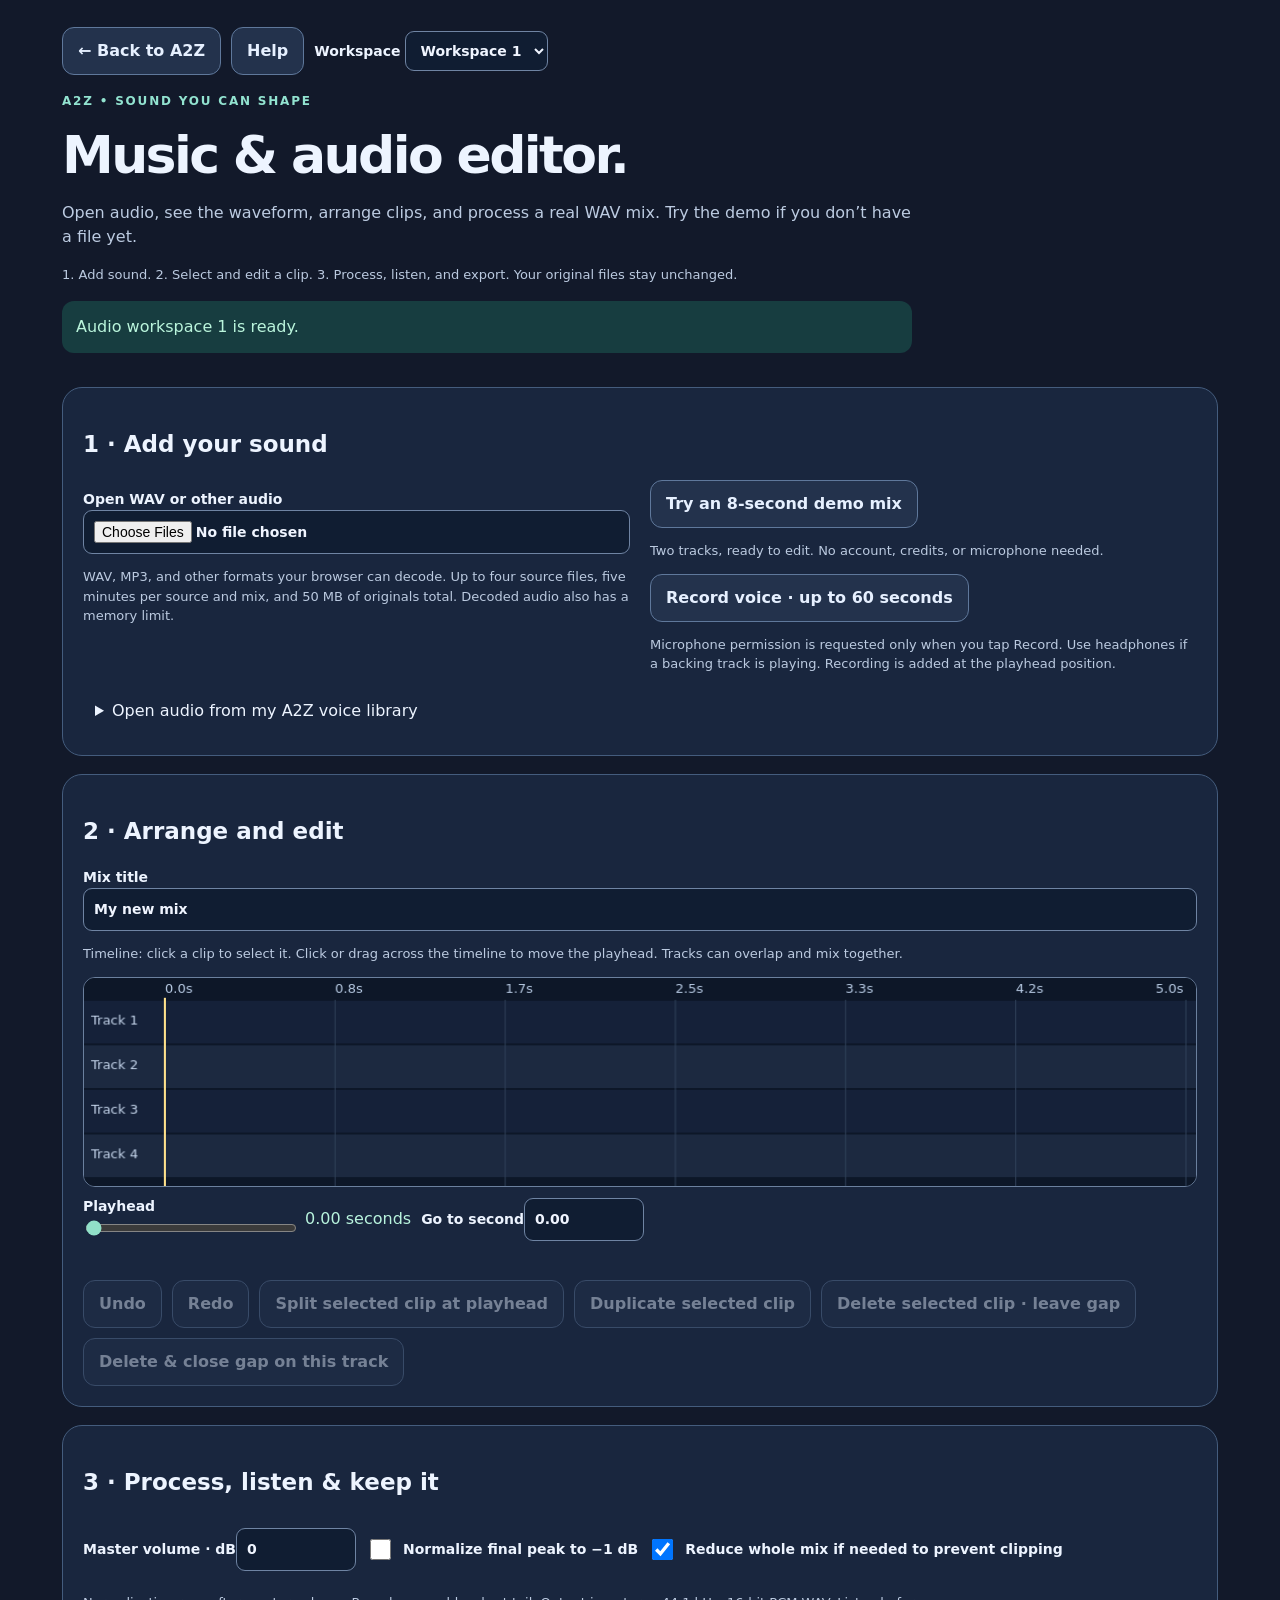
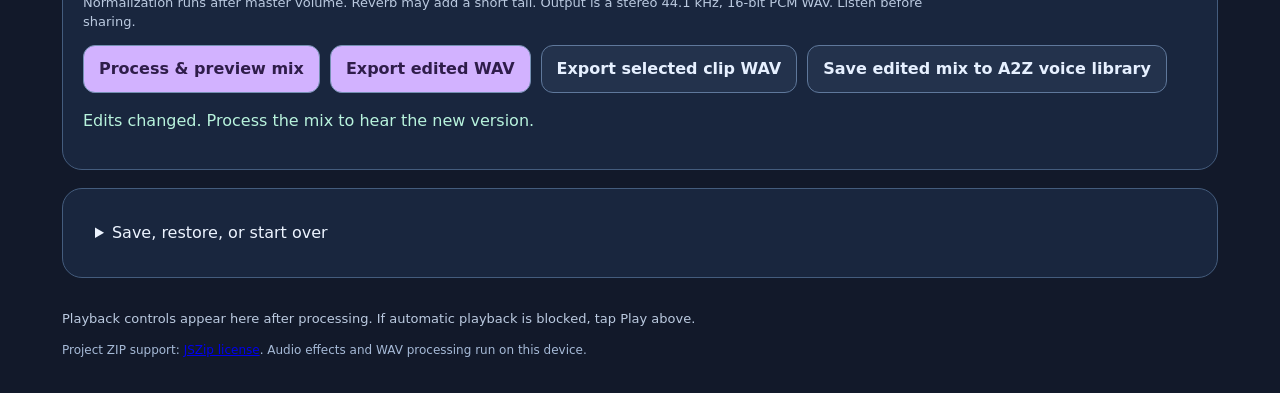
==== audio-editor.html @ e1dd79f3 "Add real waveform editing and offline audio processing" ====
<!doctype html><html lang="en"><head><meta charset="utf-8"><meta name="viewport" content="width=device-width,initial-scale=1,viewport-fit=cover"><title>A2Z • Music & Audio Editor</title><meta name="theme-color" content="#12192a"><style>
*{box-sizing:border-box}[hidden]{display:none!important}body{margin:0;background:#12192a;color:#edf4ff;font:16px/1.5 system-ui,sans-serif}main{max-width:1200px;margin:auto;padding:22px}h1{font-size:clamp(32px,5vw,52px);line-height:1.06;letter-spacing:-.05em;margin:18px 0}h2{font-size:23px}h3{font-size:18px}.eyebrow{font-size:12px;font-weight:800;letter-spacing:.15em;color:#92e3d0}p{max-width:850px;color:#bccbe1}.row{display:flex;gap:10px;align-items:center;flex-wrap:wrap}button,a.action,input,select{font:inherit}button,a.action{padding:11px 15px;border:1px solid #7490b2;border-radius:12px;background:#d2b2ff;color:#2f1d4a;font-weight:750;cursor:pointer;min-height:46px;text-decoration:none}button.secondary,a.action{background:#23324c;color:#e6f0ff;border-color:#5f789b}button:disabled{opacity:.45;cursor:default}input,select{background:#101d32;color:#f0f5ff;border:1px solid #6f84a3;border-radius:9px;padding:10px;max-width:100%}input[type=file]{width:100%}input[type=range]{padding:0;accent-color:#91e0c8}input[type=checkbox]{width:21px;height:21px}input[type=text]{width:100%}input[type=number]{width:120px}label{display:block;font-size:14px;font-weight:750;margin:9px 0}label small{display:block;font-weight:400;color:#bccbe1}label.check{display:flex;gap:9px;align-items:center}section.panel,details.panel{background:#19263e;border:1px solid #445c7d;border-radius:20px;padding:20px;margin:18px 0}.two{display:grid;grid-template-columns:1fr 1fr;gap:20px}.three{display:grid;grid-template-columns:repeat(3,1fr);gap:15px}.hint{font-size:13px;color:#bbcae0}#status{padding:14px;border-radius:12px;background:#173d40;color:#baf5dc;min-height:52px}canvas{display:block;width:100%;height:auto;border:1px solid #6b809e;border-radius:12px;background:#0d1728;touch-action:none}#timeline{height:210px}#waveform{height:160px}#clipList{display:flex;gap:8px;flex-wrap:wrap;margin:14px 0}#clipList button{max-width:270px;overflow-wrap:anywhere;text-align:left;font-size:14px}#clipList button[aria-pressed=true]{outline:3px solid #95e3cd;outline-offset:2px}#position{width:min(600px,100%)}audio{width:100%;margin:16px 0}.readout{font-variant-numeric:tabular-nums;color:#b8f3dd}summary{cursor:pointer;padding:12px;min-height:44px}button:focus-visible,a:focus-visible,input:focus-visible,select:focus-visible,summary:focus-visible{outline:3px solid #8de7ce;outline-offset:4px}fieldset{border:0;padding:0;margin:0}.limit{font-size:12px;color:#a6bad7}#selectedName{overflow-wrap:anywhere}#recording{background:#6b233e;color:#ffe6ec;padding:12px;border-radius:12px}dialog{background:#fffaf3;color:#263655;border:2px solid #a69bc7;border-radius:22px;max-width:570px;padding:25px}dialog p{color:#45546c}dialog::backdrop{background:#091123b8}.kid-theme section.panel,.kid-theme details.panel{background:#ffffffed}.kid-theme .readout{color:#245749}.kid-theme canvas{background:#0d1728}.kid-theme #status{background:#d7f3e7;color:#245447}.kid-theme .limit,.kid-theme .hint,.kid-theme label small{color:#526078}.embedded #back{display:none}@media(max-width:700px){main{padding:16px}.two,.three{grid-template-columns:1fr}section.panel,details.panel{padding:16px}#timeline{height:180px}.row button{flex-grow:1}h1{font-size:37px}input[type=number]{width:100%}}
</style><link rel="stylesheet" href="./kids.css?v=audio-1"></head><body><script>const audioParams=new URLSearchParams(location.search),kidsMode=audioParams.get('kids')==='1';if(kidsMode)document.body.classList.add('kid-theme');if(audioParams.get('embed')==='1')document.body.classList.add('embedded');</script><main><nav class="row"><a class="action" id="back" href="./" target="_top">← Back to A2Z</a><button id="help" class="secondary">Help</button><label>Workspace <select id="slot" aria-label="Audio workspace"></select></label></nav><p class="eyebrow">A2Z • SOUND YOU CAN SHAPE</p><h1>Music & audio editor.</h1><p>Open audio, see the waveform, arrange clips, and process a real WAV mix. Try the demo if you don’t have a file yet.</p><p class="hint">1. Add sound. 2. Select and edit a clip. 3. Process, listen, and export. Your original files stay unchanged.</p><p id="status" role="status" aria-live="polite">Ready. Add a file or try the demo mix.</p><p id="recording" role="status" hidden></p>
<fieldset id="editorControls"><section class="panel"><h2>1 · Add your sound</h2><div class="two"><div><label>Open WAV or other audio<input id="audioFiles" type="file" accept="audio/*,.wav,.mp3,.m4a,.aac,.ogg,.flac" multiple></label><p class="hint">WAV, MP3, and other formats your browser can decode. Up to four source files, five minutes per source and mix, and 50 MB of originals total. Decoded audio also has a memory limit.</p></div><div><button id="demo" class="secondary">Try an 8-second demo mix</button><p class="hint">Two tracks, ready to edit. No account, credits, or microphone needed.</p><button id="record" class="secondary">Record voice · up to 60 seconds</button><p class="hint">Microphone permission is requested only when you tap Record. Use headphones if a backing track is playing. Recording is added at the playhead position.</p></div></div><details><summary>Open audio from my A2Z voice library</summary><p class="hint">Reads voice samples and audio attachments already saved in this browser. Editing creates a separate copy.</p><div class="row"><button id="refreshLibrary" class="secondary">Find saved audio</button><label>Saved audio <select id="library"><option value="">Choose saved audio</option></select></label><button id="openLibrary" class="secondary">Add selected audio</button></div></details></section>
<section class="panel"><h2>2 · Arrange and edit</h2><label>Mix title<input id="title" type="text" maxlength="120" value="My new mix"></label><p class="hint">Timeline: click a clip to select it. Click or drag across the timeline to move the playhead. Tracks can overlap and mix together.</p><canvas id="timeline" width="1100" height="210" role="img" aria-label="Four-track audio timeline. The clip buttons and time fields below provide keyboard access."></canvas><div class="row"><label>Playhead <input id="position" type="range" min="0" max="30" step=".01" value="0"></label><span id="positionText" class="readout">0.00 seconds</span><label>Go to second<input id="goTime" type="number" min="0" max="300" step=".01" value="0"></label></div><div id="clipList" aria-label="Select an audio clip"></div><div class="row"><button id="undo" class="secondary" disabled>Undo</button><button id="redo" class="secondary" disabled>Redo</button><button id="split" class="secondary" disabled>Split selected clip at playhead</button><button id="duplicate" class="secondary" disabled>Duplicate selected clip</button><button id="deleteClip" class="secondary" disabled>Delete selected clip · leave gap</button><button id="ripple" class="secondary" disabled>Delete & close gap on this track</button></div><section id="clipEditor" hidden><h3 id="selectedName"></h3><p class="hint">Source waveform: drag across it to keep that section. Or enter exact trim times below. Undo brings back earlier edits.</p><canvas id="waveform" width="1100" height="160" role="img" aria-label="Selected source waveform. Trim start and end fields below provide keyboard access."></canvas><div class="three"><label>Keep from · source seconds<input id="trimIn" type="number" min="0" step=".01"></label><label>Keep until · source seconds<input id="trimOut" type="number" min=".02" step=".01"></label><label>Place at · mix seconds<input id="clipAt" type="number" min="0" max="299.98" step=".01"></label><label>Track<select id="track"><option value="0">Track 1</option><option value="1">Track 2</option><option value="2">Track 3</option><option value="3">Track 4</option></select></label><label>Clip volume · dB<input id="clipGain" type="number" min="-48" max="12" step=".5"></label><label>Pan · left −1 / center 0 / right +1<input id="clipPan" type="number" min="-1" max="1" step=".1"></label><label>Speed & pitch together<select id="rate"><option value="0.5">0.5× · slower and lower</option><option value="0.75">0.75× · slower and lower</option><option value="1">1× · original</option><option value="1.25">1.25× · faster and higher</option><option value="1.5">1.5× · faster and higher</option><option value="2">2× · faster and higher</option></select></label><label>Fade in · seconds<input id="fadeIn" type="number" min="0" max="30" step=".01"></label><label>Fade out · seconds<input id="fadeOut" type="number" min="0" max="30" step=".01"></label></div><div class="row"><label class="check"><input id="mute" type="checkbox">Mute this clip</label><label class="check"><input id="reverse" type="checkbox">Reverse this clip</label><button id="resetTrim" class="secondary">Reset source trim</button></div><details open><summary>Voice delivery & sound processing</summary><p class="hint">These process the recording you already have. They do not rewrite lyrics, regenerate a sung performance, or change speed independently of pitch.</p><div class="three"><label>Sound preset<select id="preset"><option value="natural">Natural / dry</option><option value="clear">Clear voice · presence & compression</option><option value="warm">Warm voice · gentle room</option><option value="telephone">Telephone / narrow-band voice</option></select></label><label>Bass · dB<input id="bass" type="number" min="-12" max="12" step=".5"></label><label>Treble · dB<input id="treble" type="number" min="-12" max="12" step=".5"></label><label>Room reverb · percent<input id="wet" type="number" min="0" max="35" step="1"></label><label class="check"><input id="compress" type="checkbox">Compress vocal dynamics</label></div></details></section></section>
<section class="panel"><h2>3 · Process, listen & keep it</h2><div class="row"><label>Master volume · dB<input id="master" type="number" min="-24" max="12" step=".5" value="0"></label><label class="check"><input id="normalize" type="checkbox">Normalize final peak to −1 dB</label><label class="check"><input id="prevent" type="checkbox" checked>Reduce whole mix if needed to prevent clipping</label></div><p class="hint">Normalization runs after master volume. Reverb may add a short tail. Output is a stereo 44.1 kHz, 16-bit PCM WAV. Listen before sharing.</p><div class="row"><button id="process">Process & preview mix</button><button id="export">Export edited WAV</button><button id="exportClip" class="secondary">Export selected clip WAV</button><button id="saveVoice" class="secondary">Save edited mix to A2Z voice library</button></div><p id="mixInfo" class="readout">No processed mix yet.</p></section>
<details class="panel"><summary>Save, restore, or start over</summary><p>Each workspace automatically saves its editable audio project in this browser. A downloaded project ZIP includes the original audio and clip settings. This is separate from the finished WAV and is not cloud synchronization.</p><div class="row"><button id="backup" class="secondary">Download editable audio project</button><label>Open audio project ZIP<input id="restore" type="file" accept=".zip,application/zip"></label><button id="reloadDraft" class="secondary">Reload saved workspace</button><button id="newProject" class="secondary">Start an empty project</button></div><p class="limit">Local drafts are stored in IndexedDB. Clearing browser data can erase them. ZIP backups can include up to 50 MB of original media. Your files are not sent to an AI provider by this editor.</p></details></fieldset><button id="stopRecord" hidden>Stop recording</button><audio id="preview" controls preload="metadata" hidden></audio><p class="hint">Playback controls appear here after processing. If automatic playback is blocked, tap Play above.</p><footer><p class="limit">Project ZIP support: <a href="./AUDIO-LICENSES.txt">JSZip license</a>. Audio effects and WAV processing run on this device.</p></footer></main><dialog id="helpDialog" aria-labelledby="helpTitle"><h2 id="helpTitle">Make your sound your own</h2><ol><li>Open a sound file, find saved A2Z audio, record your voice, or try the demo.</li><li>Choose a clip. Drag on its waveform to trim it, or enter times. Use the track and position controls to layer sounds.</li><li>Try a sound preset, volume, fades, or pan.</li><li>Tap Process & preview. Listen, then export WAV.</li></ol><p>Split divides the selected clip at the playhead. Delete leaves a gap; Delete & close gap moves later clips on that track. Undo reverses editing steps.</p><p>For another device, download the editable audio project ZIP and restore it there. The seven workspaces are local slots, not private accounts.</p><button id="closeHelp">Got it</button></dialog><script src="./audio-engine.js?v=audio-1"></script><script src="./a2z-audiozip.js"></script><script src="./audio-editor.js?v=audio-1"></script></body></html>
---- kids.css ----
body.kid-theme{color:#243652;background:#effbff url('./kids-art.svg') center top/1600px auto repeat-y;font-family:system-ui,sans-serif}body.kid-theme:before{display:none}.kid-theme h1,.kid-theme h2,.kid-theme h3{color:#28345b}.kid-theme h1{font-family:system-ui,sans-serif;font-weight:850;letter-spacing:-.045em}.kid-theme header{background:#fffefa;border-color:#c8dcdf}.kid-theme p{color:#43516b}.kid-theme button,.kid-theme a.action{min-height:48px;border-radius:15px;font-weight:700;background:#6442a1;color:#fff;border-color:#6442a1}.kid-theme button.secondary,.kid-theme button.quiet,.kid-theme .toolsList button{background:#e6f3ff;color:#253f68;border-color:#a4c8dd}.kid-theme button:disabled{opacity:.5}.kid-theme .panel,.kid-theme .card,.kid-theme .grownTools{background:#ffffffed;border:2px solid #b8d3df;box-shadow:0 5px 0 #bccddd40;border-radius:22px}.kid-theme .preview{background:#fffcf1;border:2px solid #d9cc9a}.kid-theme input,.kid-theme textarea,.kid-theme select{background:#fff;color:#243652;border:2px solid #9db8ca;border-radius:12px}.kid-theme .tabs [aria-selected=true]{background:#087c71;border-color:#087c71;box-shadow:0 4px 0 #b9dfd9}.kid-theme .tabs button:nth-child(2){background:#245baa;border-color:#245baa}.kid-theme .tabs button:nth-child(3){background:#a83d6b;border-color:#a83d6b}.kid-theme #message,.kid-theme #draftStatus{background:#daf4e7;color:#244c43}.kid-theme .hint,.kid-theme .fine,.kid-theme small{color:#526078}.kid-theme #lessonBrief{background:#fff2b5;border:2px solid #d9b548}.kid-theme #lessonPrompt,.kid-theme .card p{white-space:pre-line}.kid-theme #paint{border:3px solid #7865b0;box-shadow:0 5px 0 #d6cef0}.kid-theme #exampleStory{color:#47386a}.kid-theme .storySteps textarea{background:#fff}.kid-theme .step{background:#ffdb72;color:#3f3521}.kid-theme .flow span{background:#fff1bb;border-color:#d5bd66;color:#44391c}.kid-theme .flow span:first-child{background:#d6f3e5;border-color:#6bb99c;color:#245444}.kid-theme #journeyStatus{color:#294c45}.kid-theme .choice{box-shadow:0 5px 0 #33385816}.kid-theme main{scroll-padding-top:20px}.kid-theme dialog{background:#fffcf4;color:#243652;border:2px solid #a59bc9;border-radius:24px}.kid-theme #deviceWriter{background:#fffcf2;border-color:#d8bf71}.kid-theme #deviceWriter p,.kid-theme #deviceWriter small{color:#4b5063}.kid-theme .pill{color:#245c49}.kid-theme footer a,.kid-theme a{color:#2853a1}.kid-theme button:focus-visible,.kid-theme a:focus-visible,.kid-theme input:focus-visible,.kid-theme textarea:focus-visible,.kid-theme select:focus-visible{outline:3px solid #096a60;outline-offset:4px}@media print{body.kid-theme{background:#fff}}

.kid-theme h2,.kid-theme h3{font-family:system-ui,sans-serif;font-weight:800;letter-spacing:-.03em}
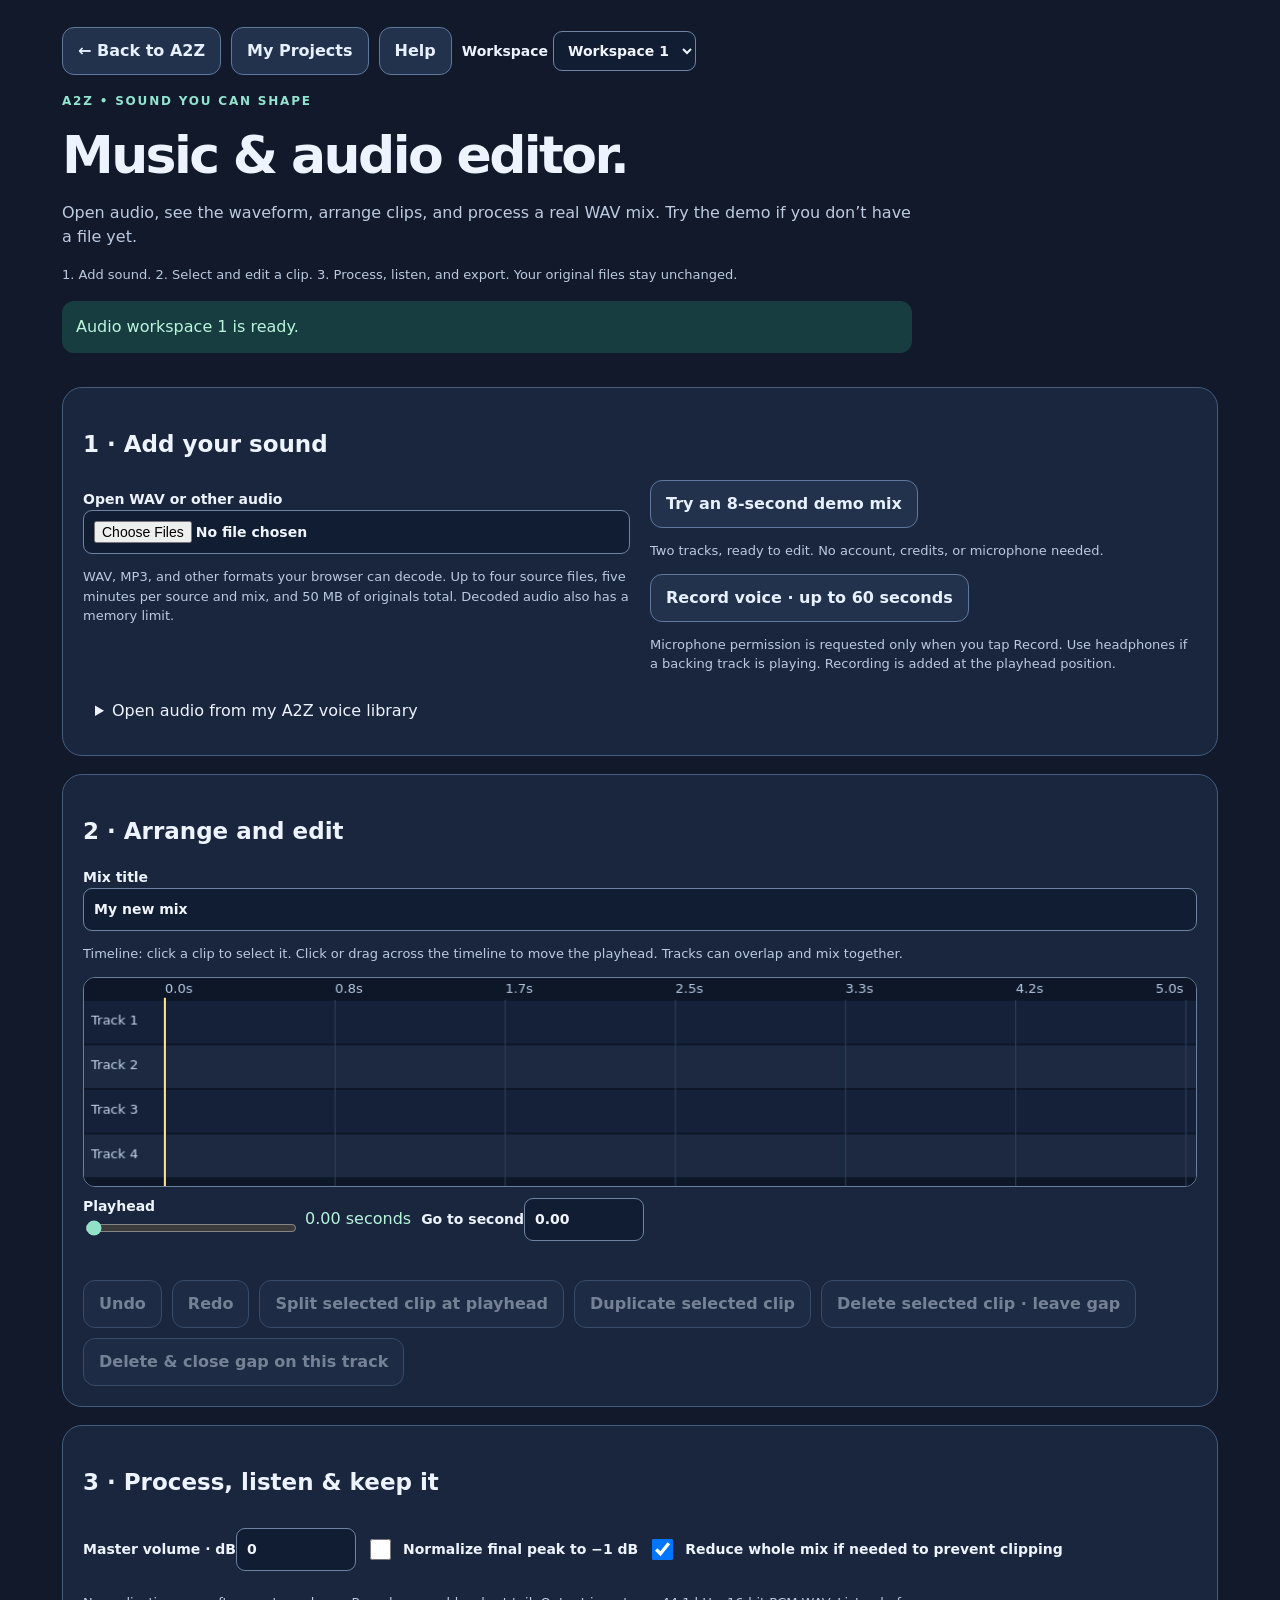
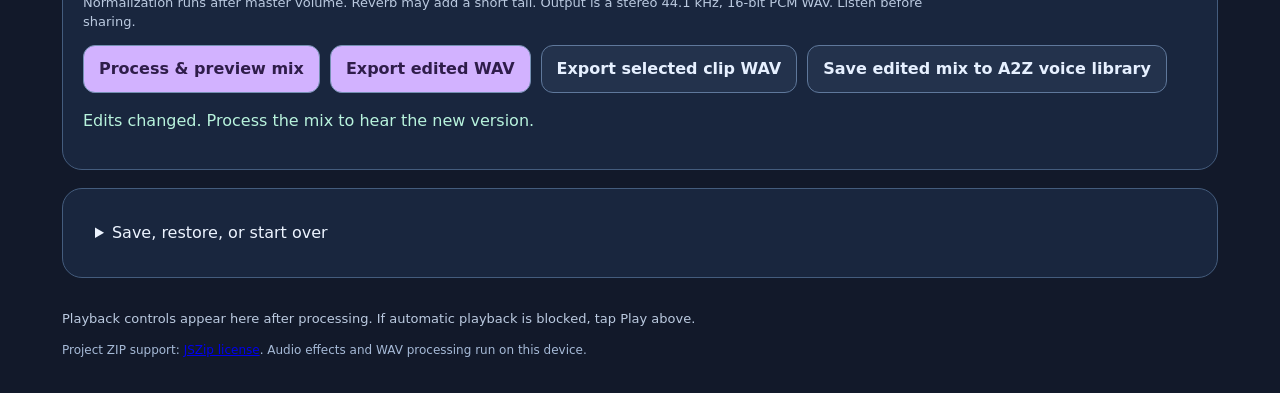
==== commit 918c8226: "Unify studio navigation and saved project discovery" ====
--- a/audio-editor.html
+++ b/audio-editor.html
@@ -1,7 +1,8 @@
 <!doctype html><html lang="en"><head><meta charset="utf-8"><meta name="viewport" content="width=device-width,initial-scale=1,viewport-fit=cover"><title>A2Z • Music & Audio Editor</title><meta name="theme-color" content="#12192a"><style>
 *{box-sizing:border-box}[hidden]{display:none!important}body{margin:0;background:#12192a;color:#edf4ff;font:16px/1.5 system-ui,sans-serif}main{max-width:1200px;margin:auto;padding:22px}h1{font-size:clamp(32px,5vw,52px);line-height:1.06;letter-spacing:-.05em;margin:18px 0}h2{font-size:23px}h3{font-size:18px}.eyebrow{font-size:12px;font-weight:800;letter-spacing:.15em;color:#92e3d0}p{max-width:850px;color:#bccbe1}.row{display:flex;gap:10px;align-items:center;flex-wrap:wrap}button,a.action,input,select{font:inherit}button,a.action{padding:11px 15px;border:1px solid #7490b2;border-radius:12px;background:#d2b2ff;color:#2f1d4a;font-weight:750;cursor:pointer;min-height:46px;text-decoration:none}button.secondary,a.action{background:#23324c;color:#e6f0ff;border-color:#5f789b}button:disabled{opacity:.45;cursor:default}input,select{background:#101d32;color:#f0f5ff;border:1px solid #6f84a3;border-radius:9px;padding:10px;max-width:100%}input[type=file]{width:100%}input[type=range]{padding:0;accent-color:#91e0c8}input[type=checkbox]{width:21px;height:21px}input[type=text]{width:100%}input[type=number]{width:120px}label{display:block;font-size:14px;font-weight:750;margin:9px 0}label small{display:block;font-weight:400;color:#bccbe1}label.check{display:flex;gap:9px;align-items:center}section.panel,details.panel{background:#19263e;border:1px solid #445c7d;border-radius:20px;padding:20px;margin:18px 0}.two{display:grid;grid-template-columns:1fr 1fr;gap:20px}.three{display:grid;grid-template-columns:repeat(3,1fr);gap:15px}.hint{font-size:13px;color:#bbcae0}#status{padding:14px;border-radius:12px;background:#173d40;color:#baf5dc;min-height:52px}canvas{display:block;width:100%;height:auto;border:1px solid #6b809e;border-radius:12px;background:#0d1728;touch-action:none}#timeline{height:210px}#waveform{height:160px}#clipList{display:flex;gap:8px;flex-wrap:wrap;margin:14px 0}#clipList button{max-width:270px;overflow-wrap:anywhere;text-align:left;font-size:14px}#clipList button[aria-pressed=true]{outline:3px solid #95e3cd;outline-offset:2px}#position{width:min(600px,100%)}audio{width:100%;margin:16px 0}.readout{font-variant-numeric:tabular-nums;color:#b8f3dd}summary{cursor:pointer;padding:12px;min-height:44px}button:focus-visible,a:focus-visible,input:focus-visible,select:focus-visible,summary:focus-visible{outline:3px solid #8de7ce;outline-offset:4px}fieldset{border:0;padding:0;margin:0}.limit{font-size:12px;color:#a6bad7}#selectedName{overflow-wrap:anywhere}#recording{background:#6b233e;color:#ffe6ec;padding:12px;border-radius:12px}dialog{background:#fffaf3;color:#263655;border:2px solid #a69bc7;border-radius:22px;max-width:570px;padding:25px}dialog p{color:#45546c}dialog::backdrop{background:#091123b8}.kid-theme section.panel,.kid-theme details.panel{background:#ffffffed}.kid-theme .readout{color:#245749}.kid-theme canvas{background:#0d1728}.kid-theme #status{background:#d7f3e7;color:#245447}.kid-theme .limit,.kid-theme .hint,.kid-theme label small{color:#526078}.embedded #back{display:none}@media(max-width:700px){main{padding:16px}.two,.three{grid-template-columns:1fr}section.panel,details.panel{padding:16px}#timeline{height:180px}.row button{flex-grow:1}h1{font-size:37px}input[type=number]{width:100%}}
-</style><link rel="stylesheet" href="./kids.css?v=audio-1"></head><body><script>const audioParams=new URLSearchParams(location.search),kidsMode=audioParams.get('kids')==='1';if(kidsMode)document.body.classList.add('kid-theme');if(audioParams.get('embed')==='1')document.body.classList.add('embedded');</script><main><nav class="row"><a class="action" id="back" href="./" target="_top">← Back to A2Z</a><button id="help" class="secondary">Help</button><label>Workspace <select id="slot" aria-label="Audio workspace"></select></label></nav><p class="eyebrow">A2Z • SOUND YOU CAN SHAPE</p><h1>Music & audio editor.</h1><p>Open audio, see the waveform, arrange clips, and process a real WAV mix. Try the demo if you don’t have a file yet.</p><p class="hint">1. Add sound. 2. Select and edit a clip. 3. Process, listen, and export. Your original files stay unchanged.</p><p id="status" role="status" aria-live="polite">Ready. Add a file or try the demo mix.</p><p id="recording" role="status" hidden></p>
+.audition{border:1px solid #688aa5;border-radius:14px;padding:14px;margin:16px 0;background:#142c3b}.audition h4{margin:0 0 8px}.audition audio{margin:8px 0}.wave-tools label{flex:1;min-width:140px}.wave-tools input[type=range]{width:100%;min-height:44px}.kid-theme .audition{background:#e2f4ee}.audition button[aria-pressed=true]{outline:3px solid #95e3cd;outline-offset:2px}@media(max-width:700px){#waveform{height:200px}.audition .row button{flex-basis:100%}.wave-tools{align-items:stretch}.wave-tools label{flex-basis:100%}#clipList button{min-height:60px}}
+.embedded .projects-link,.embedded #help{display:none}</style><link rel="stylesheet" href="./kids.css?v=audio-1"></head><body><script>const audioParams=new URLSearchParams(location.search),kidsMode=audioParams.get('kids')==='1';if(kidsMode)document.body.classList.add('kid-theme');if(audioParams.get('embed')==='1')document.body.classList.add('embedded');</script><main><nav class="row"><a class="action" id="back" href="./" target="_top">← Back to A2Z</a><a class="action projects-link" href="./?view=projects" target="_top">My Projects</a><button id="help" class="secondary">Help</button><label>Workspace <select id="slot" aria-label="Audio workspace"></select></label></nav><p class="eyebrow">A2Z • SOUND YOU CAN SHAPE</p><h1>Music & audio editor.</h1><p>Open audio, see the waveform, arrange clips, and process a real WAV mix. Try the demo if you don’t have a file yet.</p><p class="hint">1. Add sound. 2. Select and edit a clip. 3. Process, listen, and export. Your original files stay unchanged.</p><p id="status" role="status" aria-live="polite">Ready. Add a file or try the demo mix.</p><p id="recording" role="status" hidden></p>
 <fieldset id="editorControls"><section class="panel"><h2>1 · Add your sound</h2><div class="two"><div><label>Open WAV or other audio<input id="audioFiles" type="file" accept="audio/*,.wav,.mp3,.m4a,.aac,.ogg,.flac" multiple></label><p class="hint">WAV, MP3, and other formats your browser can decode. Up to four source files, five minutes per source and mix, and 50 MB of originals total. Decoded audio also has a memory limit.</p></div><div><button id="demo" class="secondary">Try an 8-second demo mix</button><p class="hint">Two tracks, ready to edit. No account, credits, or microphone needed.</p><button id="record" class="secondary">Record voice · up to 60 seconds</button><p class="hint">Microphone permission is requested only when you tap Record. Use headphones if a backing track is playing. Recording is added at the playhead position.</p></div></div><details><summary>Open audio from my A2Z voice library</summary><p class="hint">Reads voice samples and audio attachments already saved in this browser. Editing creates a separate copy.</p><div class="row"><button id="refreshLibrary" class="secondary">Find saved audio</button><label>Saved audio <select id="library"><option value="">Choose saved audio</option></select></label><button id="openLibrary" class="secondary">Add selected audio</button></div></details></section>
-<section class="panel"><h2>2 · Arrange and edit</h2><label>Mix title<input id="title" type="text" maxlength="120" value="My new mix"></label><p class="hint">Timeline: click a clip to select it. Click or drag across the timeline to move the playhead. Tracks can overlap and mix together.</p><canvas id="timeline" width="1100" height="210" role="img" aria-label="Four-track audio timeline. The clip buttons and time fields below provide keyboard access."></canvas><div class="row"><label>Playhead <input id="position" type="range" min="0" max="30" step=".01" value="0"></label><span id="positionText" class="readout">0.00 seconds</span><label>Go to second<input id="goTime" type="number" min="0" max="300" step=".01" value="0"></label></div><div id="clipList" aria-label="Select an audio clip"></div><div class="row"><button id="undo" class="secondary" disabled>Undo</button><button id="redo" class="secondary" disabled>Redo</button><button id="split" class="secondary" disabled>Split selected clip at playhead</button><button id="duplicate" class="secondary" disabled>Duplicate selected clip</button><button id="deleteClip" class="secondary" disabled>Delete selected clip · leave gap</button><button id="ripple" class="secondary" disabled>Delete & close gap on this track</button></div><section id="clipEditor" hidden><h3 id="selectedName"></h3><p class="hint">Source waveform: drag across it to keep that section. Or enter exact trim times below. Undo brings back earlier edits.</p><canvas id="waveform" width="1100" height="160" role="img" aria-label="Selected source waveform. Trim start and end fields below provide keyboard access."></canvas><div class="three"><label>Keep from · source seconds<input id="trimIn" type="number" min="0" step=".01"></label><label>Keep until · source seconds<input id="trimOut" type="number" min=".02" step=".01"></label><label>Place at · mix seconds<input id="clipAt" type="number" min="0" max="299.98" step=".01"></label><label>Track<select id="track"><option value="0">Track 1</option><option value="1">Track 2</option><option value="2">Track 3</option><option value="3">Track 4</option></select></label><label>Clip volume · dB<input id="clipGain" type="number" min="-48" max="12" step=".5"></label><label>Pan · left −1 / center 0 / right +1<input id="clipPan" type="number" min="-1" max="1" step=".1"></label><label>Speed & pitch together<select id="rate"><option value="0.5">0.5× · slower and lower</option><option value="0.75">0.75× · slower and lower</option><option value="1">1× · original</option><option value="1.25">1.25× · faster and higher</option><option value="1.5">1.5× · faster and higher</option><option value="2">2× · faster and higher</option></select></label><label>Fade in · seconds<input id="fadeIn" type="number" min="0" max="30" step=".01"></label><label>Fade out · seconds<input id="fadeOut" type="number" min="0" max="30" step=".01"></label></div><div class="row"><label class="check"><input id="mute" type="checkbox">Mute this clip</label><label class="check"><input id="reverse" type="checkbox">Reverse this clip</label><button id="resetTrim" class="secondary">Reset source trim</button></div><details open><summary>Voice delivery & sound processing</summary><p class="hint">These process the recording you already have. They do not rewrite lyrics, regenerate a sung performance, or change speed independently of pitch.</p><div class="three"><label>Sound preset<select id="preset"><option value="natural">Natural / dry</option><option value="clear">Clear voice · presence & compression</option><option value="warm">Warm voice · gentle room</option><option value="telephone">Telephone / narrow-band voice</option></select></label><label>Bass · dB<input id="bass" type="number" min="-12" max="12" step=".5"></label><label>Treble · dB<input id="treble" type="number" min="-12" max="12" step=".5"></label><label>Room reverb · percent<input id="wet" type="number" min="0" max="35" step="1"></label><label class="check"><input id="compress" type="checkbox">Compress vocal dynamics</label></div></details></section></section>
+<section class="panel"><h2>2 · Arrange and edit</h2><label>Mix title<input id="title" type="text" maxlength="120" value="My new mix"></label><p class="hint">Timeline: click a clip to select it. Click or drag across the timeline to move the playhead. Tracks can overlap and mix together.</p><canvas id="timeline" width="1100" height="210" role="img" aria-label="Four-track audio timeline. The clip buttons and time fields below provide keyboard access."></canvas><div class="row"><label>Playhead <input id="position" type="range" min="0" max="30" step=".01" value="0"></label><span id="positionText" class="readout">0.00 seconds</span><label>Go to second<input id="goTime" type="number" min="0" max="300" step=".01" value="0"></label></div><div id="clipList" aria-label="Select an audio clip"></div><div class="row"><button id="undo" class="secondary" disabled>Undo</button><button id="redo" class="secondary" disabled>Redo</button><button id="split" class="secondary" disabled>Split selected clip at playhead</button><button id="duplicate" class="secondary" disabled>Duplicate selected clip</button><button id="deleteClip" class="secondary" disabled>Delete selected clip · leave gap</button><button id="ripple" class="secondary" disabled>Delete & close gap on this track</button></div><section id="clipEditor" hidden><h3 id="selectedName"></h3><p class="hint">Source waveform: drag across it to keep that section. Or enter exact trim times below. Undo brings back earlier edits.</p><div class="row wave-tools"><label>Waveform zoom<select id="waveZoom"><option value="1">1× · full source</option><option value="2">2×</option><option value="4">4×</option><option value="8">8×</option><option value="16">16× · close detail</option></select></label><button id="focusTrim" class="secondary">Zoom to kept section</button><button id="fullWave" class="secondary">Show full source</button><label>Move waveform view<input id="waveScroll" type="range" min="0" max="1" step=".001" value="0"></label></div><p id="waveView" class="readout" aria-live="polite"></p><canvas id="waveform" width="1100" height="160" role="img" aria-label="Selected source waveform. Trim start and end fields below provide keyboard access."></canvas><div class="audition"><h4>Hear just this section</h4><p class="hint">Trim the waveform, then compare the kept section. Before bypasses volume, pan, fades, and effects. Both versions keep your speed and reverse settings. After includes clip effects; the full mix adds master settings.</p><div class="row"><button id="hearBefore" class="secondary" aria-pressed="false">Hear before · no effects</button><button id="hearAfter" aria-pressed="false">Hear after · clip edits</button><button id="stopAudition" class="secondary">Stop section playback</button><label class="check"><input id="loopSection" type="checkbox">Loop this section</label></div><p id="auditionInfo" class="readout" aria-live="polite">Choose Before or After to hear the selected clip on its own.</p><audio id="audition" controls preload="metadata" hidden></audio></div><div class="three"><label>Keep from · source seconds<input id="trimIn" type="number" min="0" step=".01"></label><label>Keep until · source seconds<input id="trimOut" type="number" min=".02" step=".01"></label><label>Place at · mix seconds<input id="clipAt" type="number" min="0" max="299.98" step=".01"></label><label>Track<select id="track"><option value="0">Track 1</option><option value="1">Track 2</option><option value="2">Track 3</option><option value="3">Track 4</option></select></label><label>Clip volume · dB<input id="clipGain" type="number" min="-48" max="12" step=".5"></label><label>Pan · left −1 / center 0 / right +1<input id="clipPan" type="number" min="-1" max="1" step=".1"></label><label>Speed & pitch together<select id="rate"><option value="0.5">0.5× · slower and lower</option><option value="0.75">0.75× · slower and lower</option><option value="1">1× · original</option><option value="1.25">1.25× · faster and higher</option><option value="1.5">1.5× · faster and higher</option><option value="2">2× · faster and higher</option></select></label><label>Fade in · seconds<input id="fadeIn" type="number" min="0" max="30" step=".01"></label><label>Fade out · seconds<input id="fadeOut" type="number" min="0" max="30" step=".01"></label></div><div class="row"><label class="check"><input id="mute" type="checkbox">Mute this clip</label><label class="check"><input id="reverse" type="checkbox">Reverse this clip</label><button id="resetTrim" class="secondary">Reset source trim</button></div><details open><summary>Voice delivery & sound processing</summary><p class="hint">These process the recording you already have. They do not rewrite lyrics, regenerate a sung performance, or change speed independently of pitch.</p><div class="three"><label>Sound preset<select id="preset"><option value="natural">Natural / dry</option><option value="clear">Clear voice · presence & compression</option><option value="warm">Warm voice · gentle room</option><option value="telephone">Telephone / narrow-band voice</option></select></label><label>Bass · dB<input id="bass" type="number" min="-12" max="12" step=".5"></label><label>Treble · dB<input id="treble" type="number" min="-12" max="12" step=".5"></label><label>Room reverb · percent<input id="wet" type="number" min="0" max="35" step="1"></label><label class="check"><input id="compress" type="checkbox">Compress vocal dynamics</label></div></details></section></section>
 <section class="panel"><h2>3 · Process, listen & keep it</h2><div class="row"><label>Master volume · dB<input id="master" type="number" min="-24" max="12" step=".5" value="0"></label><label class="check"><input id="normalize" type="checkbox">Normalize final peak to −1 dB</label><label class="check"><input id="prevent" type="checkbox" checked>Reduce whole mix if needed to prevent clipping</label></div><p class="hint">Normalization runs after master volume. Reverb may add a short tail. Output is a stereo 44.1 kHz, 16-bit PCM WAV. Listen before sharing.</p><div class="row"><button id="process">Process & preview mix</button><button id="export">Export edited WAV</button><button id="exportClip" class="secondary">Export selected clip WAV</button><button id="saveVoice" class="secondary">Save edited mix to A2Z voice library</button></div><p id="mixInfo" class="readout">No processed mix yet.</p></section>
-<details class="panel"><summary>Save, restore, or start over</summary><p>Each workspace automatically saves its editable audio project in this browser. A downloaded project ZIP includes the original audio and clip settings. This is separate from the finished WAV and is not cloud synchronization.</p><div class="row"><button id="backup" class="secondary">Download editable audio project</button><label>Open audio project ZIP<input id="restore" type="file" accept=".zip,application/zip"></label><button id="reloadDraft" class="secondary">Reload saved workspace</button><button id="newProject" class="secondary">Start an empty project</button></div><p class="limit">Local drafts are stored in IndexedDB. Clearing browser data can erase them. ZIP backups can include up to 50 MB of original media. Your files are not sent to an AI provider by this editor.</p></details></fieldset><button id="stopRecord" hidden>Stop recording</button><audio id="preview" controls preload="metadata" hidden></audio><p class="hint">Playback controls appear here after processing. If automatic playback is blocked, tap Play above.</p><footer><p class="limit">Project ZIP support: <a href="./AUDIO-LICENSES.txt">JSZip license</a>. Audio effects and WAV processing run on this device.</p></footer></main><dialog id="helpDialog" aria-labelledby="helpTitle"><h2 id="helpTitle">Make your sound your own</h2><ol><li>Open a sound file, find saved A2Z audio, record your voice, or try the demo.</li><li>Choose a clip. Drag on its waveform to trim it, or enter times. Use the track and position controls to layer sounds.</li><li>Try a sound preset, volume, fades, or pan.</li><li>Tap Process & preview. Listen, then export WAV.</li></ol><p>Split divides the selected clip at the playhead. Delete leaves a gap; Delete & close gap moves later clips on that track. Undo reverses editing steps.</p><p>For another device, download the editable audio project ZIP and restore it there. The seven workspaces are local slots, not private accounts.</p><button id="closeHelp">Got it</button></dialog><script src="./audio-engine.js?v=audio-1"></script><script src="./a2z-audiozip.js"></script><script src="./audio-editor.js?v=audio-1"></script></body></html>
+<details class="panel"><summary>Save, restore, or start over</summary><p>Each workspace automatically saves its editable audio project in this browser. A downloaded project ZIP includes the original audio and clip settings. This is separate from the finished WAV and is not cloud synchronization.</p><div class="row"><button id="backup" class="secondary">Download editable audio project</button><label>Open audio project ZIP<input id="restore" type="file" accept=".zip,application/zip"></label><button id="reloadDraft" class="secondary">Reload saved workspace</button><button id="newProject" class="secondary">Start an empty project</button></div><p class="limit">Local drafts are stored in IndexedDB. Clearing browser data can erase them. ZIP backups can include up to 50 MB of original media. Your files are not sent to an AI provider by this editor.</p></details></fieldset><button id="stopRecord" hidden>Stop recording</button><audio id="preview" controls preload="metadata" hidden></audio><p class="hint">Playback controls appear here after processing. If automatic playback is blocked, tap Play above.</p><footer><p class="limit">Project ZIP support: <a href="./AUDIO-LICENSES.txt">JSZip license</a>. Audio effects and WAV processing run on this device.</p></footer></main><dialog id="helpDialog" aria-labelledby="helpTitle"><h2 id="helpTitle">Make your sound your own</h2><ol><li>Open a sound file, find saved A2Z audio, record your voice, or try the demo.</li><li>Choose a clip. Drag on its waveform to trim it, or enter times. Use the track and position controls to layer sounds.</li><li>Zoom in on the waveform or zoom to your kept section. Move the view to inspect another part.</li><li>Try a sound preset, volume, fades, or pan. Use Hear before and Hear after to compare the selected clip. Turn on Loop to repeat it.</li><li>Tap Process & preview. Listen, then export WAV.</li></ol><p>Split divides the selected clip at the playhead. Delete leaves a gap; Delete & close gap moves later clips on that track. Undo reverses editing steps.</p><p>For another device, download the editable audio project ZIP and restore it there. The seven workspaces are local slots, not private accounts.</p><button id="closeHelp">Got it</button></dialog><script src="./audio-engine.js?v=audio-1"></script><script src="./a2z-audiozip.js"></script><script src="./audio-editor.js?v=nav-1"></script></body></html>
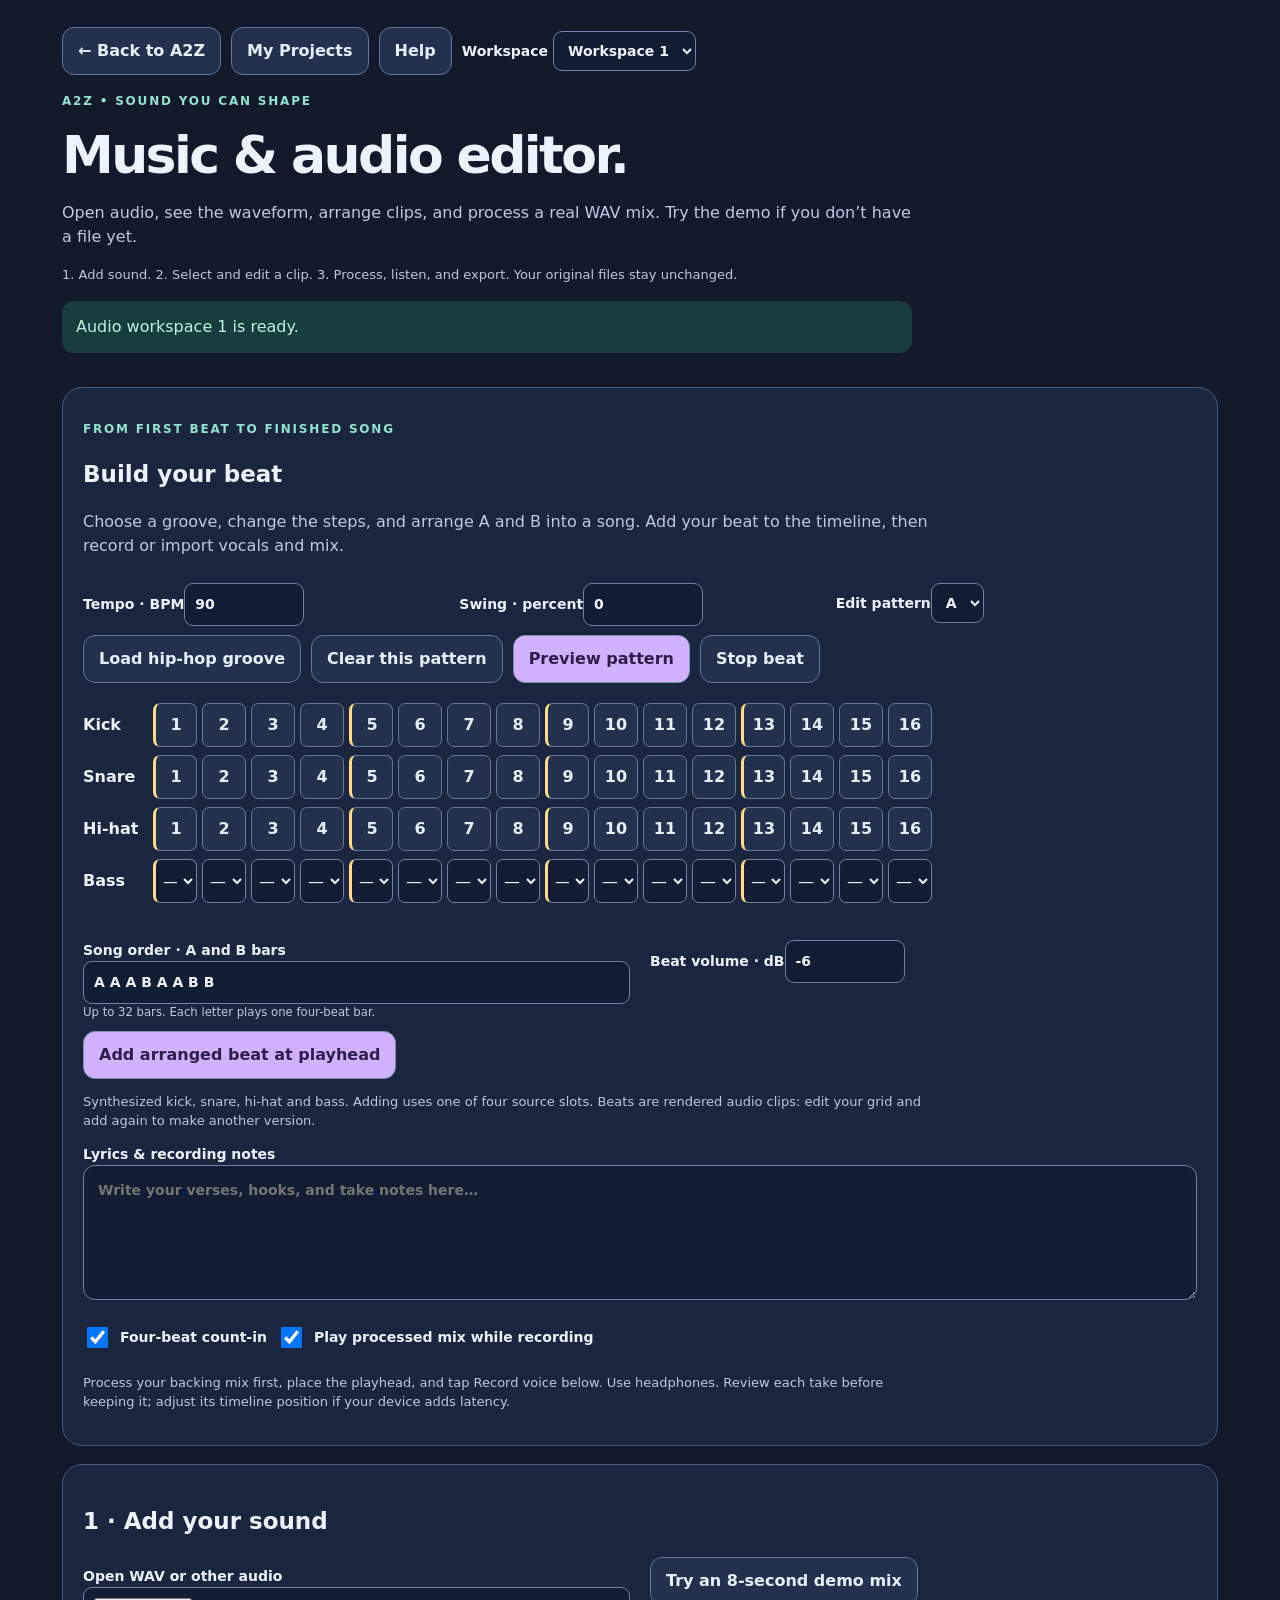
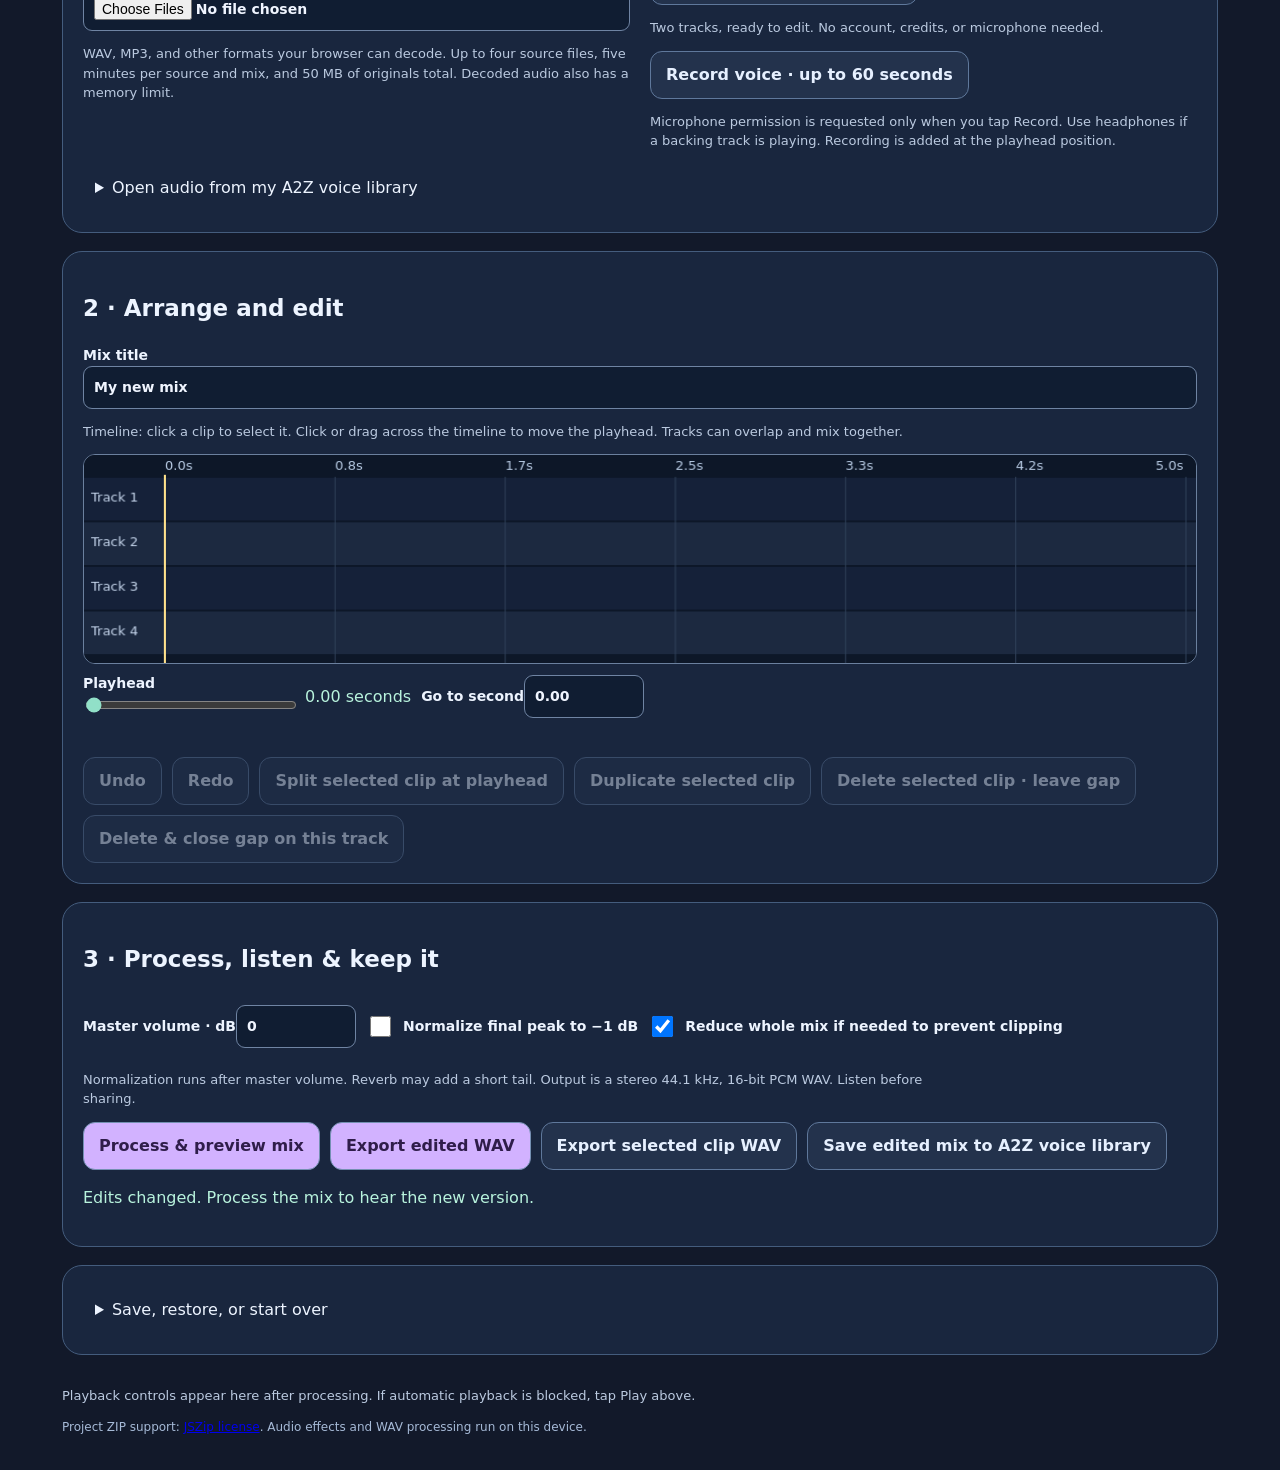
==== commit ae4dd743: "Add beat sequencer, song arrangement, lyrics and vocal take review" ====
--- a/audio-editor.html
+++ b/audio-editor.html
@@ -2,7 +2,7 @@
 *{box-sizing:border-box}[hidden]{display:none!important}body{margin:0;background:#12192a;color:#edf4ff;font:16px/1.5 system-ui,sans-serif}main{max-width:1200px;margin:auto;padding:22px}h1{font-size:clamp(32px,5vw,52px);line-height:1.06;letter-spacing:-.05em;margin:18px 0}h2{font-size:23px}h3{font-size:18px}.eyebrow{font-size:12px;font-weight:800;letter-spacing:.15em;color:#92e3d0}p{max-width:850px;color:#bccbe1}.row{display:flex;gap:10px;align-items:center;flex-wrap:wrap}button,a.action,input,select{font:inherit}button,a.action{padding:11px 15px;border:1px solid #7490b2;border-radius:12px;background:#d2b2ff;color:#2f1d4a;font-weight:750;cursor:pointer;min-height:46px;text-decoration:none}button.secondary,a.action{background:#23324c;color:#e6f0ff;border-color:#5f789b}button:disabled{opacity:.45;cursor:default}input,select{background:#101d32;color:#f0f5ff;border:1px solid #6f84a3;border-radius:9px;padding:10px;max-width:100%}input[type=file]{width:100%}input[type=range]{padding:0;accent-color:#91e0c8}input[type=checkbox]{width:21px;height:21px}input[type=text]{width:100%}input[type=number]{width:120px}label{display:block;font-size:14px;font-weight:750;margin:9px 0}label small{display:block;font-weight:400;color:#bccbe1}label.check{display:flex;gap:9px;align-items:center}section.panel,details.panel{background:#19263e;border:1px solid #445c7d;border-radius:20px;padding:20px;margin:18px 0}.two{display:grid;grid-template-columns:1fr 1fr;gap:20px}.three{display:grid;grid-template-columns:repeat(3,1fr);gap:15px}.hint{font-size:13px;color:#bbcae0}#status{padding:14px;border-radius:12px;background:#173d40;color:#baf5dc;min-height:52px}canvas{display:block;width:100%;height:auto;border:1px solid #6b809e;border-radius:12px;background:#0d1728;touch-action:none}#timeline{height:210px}#waveform{height:160px}#clipList{display:flex;gap:8px;flex-wrap:wrap;margin:14px 0}#clipList button{max-width:270px;overflow-wrap:anywhere;text-align:left;font-size:14px}#clipList button[aria-pressed=true]{outline:3px solid #95e3cd;outline-offset:2px}#position{width:min(600px,100%)}audio{width:100%;margin:16px 0}.readout{font-variant-numeric:tabular-nums;color:#b8f3dd}summary{cursor:pointer;padding:12px;min-height:44px}button:focus-visible,a:focus-visible,input:focus-visible,select:focus-visible,summary:focus-visible{outline:3px solid #8de7ce;outline-offset:4px}fieldset{border:0;padding:0;margin:0}.limit{font-size:12px;color:#a6bad7}#selectedName{overflow-wrap:anywhere}#recording{background:#6b233e;color:#ffe6ec;padding:12px;border-radius:12px}dialog{background:#fffaf3;color:#263655;border:2px solid #a69bc7;border-radius:22px;max-width:570px;padding:25px}dialog p{color:#45546c}dialog::backdrop{background:#091123b8}.kid-theme section.panel,.kid-theme details.panel{background:#ffffffed}.kid-theme .readout{color:#245749}.kid-theme canvas{background:#0d1728}.kid-theme #status{background:#d7f3e7;color:#245447}.kid-theme .limit,.kid-theme .hint,.kid-theme label small{color:#526078}.embedded #back{display:none}@media(max-width:700px){main{padding:16px}.two,.three{grid-template-columns:1fr}section.panel,details.panel{padding:16px}#timeline{height:180px}.row button{flex-grow:1}h1{font-size:37px}input[type=number]{width:100%}}
 .audition{border:1px solid #688aa5;border-radius:14px;padding:14px;margin:16px 0;background:#142c3b}.audition h4{margin:0 0 8px}.audition audio{margin:8px 0}.wave-tools label{flex:1;min-width:140px}.wave-tools input[type=range]{width:100%;min-height:44px}.kid-theme .audition{background:#e2f4ee}.audition button[aria-pressed=true]{outline:3px solid #95e3cd;outline-offset:2px}@media(max-width:700px){#waveform{height:200px}.audition .row button{flex-basis:100%}.wave-tools{align-items:stretch}.wave-tools label{flex-basis:100%}#clipList button{min-height:60px}}
 .embedded .projects-link,.embedded #help{display:none}</style><link rel="stylesheet" href="./kids.css?v=audio-1"></head><body><script>const audioParams=new URLSearchParams(location.search),kidsMode=audioParams.get('kids')==='1';if(kidsMode)document.body.classList.add('kid-theme');if(audioParams.get('embed')==='1')document.body.classList.add('embedded');</script><main><nav class="row"><a class="action" id="back" href="./" target="_top">← Back to A2Z</a><a class="action projects-link" href="./?view=projects" target="_top">My Projects</a><button id="help" class="secondary">Help</button><label>Workspace <select id="slot" aria-label="Audio workspace"></select></label></nav><p class="eyebrow">A2Z • SOUND YOU CAN SHAPE</p><h1>Music & audio editor.</h1><p>Open audio, see the waveform, arrange clips, and process a real WAV mix. Try the demo if you don’t have a file yet.</p><p class="hint">1. Add sound. 2. Select and edit a clip. 3. Process, listen, and export. Your original files stay unchanged.</p><p id="status" role="status" aria-live="polite">Ready. Add a file or try the demo mix.</p><p id="recording" role="status" hidden></p>
-<fieldset id="editorControls"><section class="panel"><h2>1 · Add your sound</h2><div class="two"><div><label>Open WAV or other audio<input id="audioFiles" type="file" accept="audio/*,.wav,.mp3,.m4a,.aac,.ogg,.flac" multiple></label><p class="hint">WAV, MP3, and other formats your browser can decode. Up to four source files, five minutes per source and mix, and 50 MB of originals total. Decoded audio also has a memory limit.</p></div><div><button id="demo" class="secondary">Try an 8-second demo mix</button><p class="hint">Two tracks, ready to edit. No account, credits, or microphone needed.</p><button id="record" class="secondary">Record voice · up to 60 seconds</button><p class="hint">Microphone permission is requested only when you tap Record. Use headphones if a backing track is playing. Recording is added at the playhead position.</p></div></div><details><summary>Open audio from my A2Z voice library</summary><p class="hint">Reads voice samples and audio attachments already saved in this browser. Editing creates a separate copy.</p><div class="row"><button id="refreshLibrary" class="secondary">Find saved audio</button><label>Saved audio <select id="library"><option value="">Choose saved audio</option></select></label><button id="openLibrary" class="secondary">Add selected audio</button></div></details></section>
+<fieldset id="editorControls"><section class="panel" id="songStudio"><p class="eyebrow">FROM FIRST BEAT TO FINISHED SONG</p><h2>Build your beat</h2><p>Choose a groove, change the steps, and arrange A and B into a song. Add your beat to the timeline, then record or import vocals and mix.</p><div class="three"><label>Tempo · BPM<input id="beatTempo" type="number" min="40" max="220" value="90"></label><label>Swing · percent<input id="beatSwing" type="number" min="0" max="60" value="0"></label><label>Edit pattern<select id="beatPattern"><option>A</option><option>B</option></select></label></div><div class="row"><button type="button" id="beatStarter" class="secondary">Load hip-hop groove</button><button type="button" id="beatClear" class="secondary">Clear this pattern</button><button type="button" id="beatListen">Preview pattern</button><button type="button" id="beatStop" class="secondary">Stop beat</button></div><div id="beatGrid" style="overflow-x:auto;margin:20px 0" aria-label="16-step beat sequencer"></div><div class="two"><label>Song order · A and B bars<input type="text" id="beatOrder" value="A A A B A A B B" maxlength="63"><small>Up to 32 bars. Each letter plays one four-beat bar.</small></label><label>Beat volume · dB<input id="beatVolume" type="number" min="-24" max="0" value="-6"></label></div><button type="button" id="beatAdd">Add arranged beat at playhead</button><p class="hint">Synthesized kick, snare, hi-hat and bass. Adding uses one of four source slots. Beats are rendered audio clips: edit your grid and add again to make another version.</p><label>Lyrics & recording notes<textarea id="songLyrics" rows="5" maxlength="12000" placeholder="Write your verses, hooks, and take notes here…" style="width:100%;font:inherit;background:#101d32;color:#edf4ff;border:1px solid #6f84a3;border-radius:12px;padding:14px"></textarea></label><div class="row"><label class="check"><input id="recordCount" type="checkbox" checked>Four-beat count-in</label><label class="check"><input id="recordBacking" type="checkbox" checked>Play processed mix while recording</label></div><p class="hint">Process your backing mix first, place the playhead, and tap Record voice below. Use headphones. Review each take before keeping it; adjust its timeline position if your device adds latency.</p><div id="takeReview" hidden><h3>Review your vocal take</h3><audio id="takeAudio" controls></audio><div class="row"><button type="button" id="keepTake">Keep take on timeline</button><button type="button" id="discardTake" class="secondary">Discard take</button></div></div></section><section class="panel"><h2>1 · Add your sound</h2><div class="two"><div><label>Open WAV or other audio<input id="audioFiles" type="file" accept="audio/*,.wav,.mp3,.m4a,.aac,.ogg,.flac" multiple></label><p class="hint">WAV, MP3, and other formats your browser can decode. Up to four source files, five minutes per source and mix, and 50 MB of originals total. Decoded audio also has a memory limit.</p></div><div><button id="demo" class="secondary">Try an 8-second demo mix</button><p class="hint">Two tracks, ready to edit. No account, credits, or microphone needed.</p><button id="record" class="secondary">Record voice · up to 60 seconds</button><p class="hint">Microphone permission is requested only when you tap Record. Use headphones if a backing track is playing. Recording is added at the playhead position.</p></div></div><details><summary>Open audio from my A2Z voice library</summary><p class="hint">Reads voice samples and audio attachments already saved in this browser. Editing creates a separate copy.</p><div class="row"><button id="refreshLibrary" class="secondary">Find saved audio</button><label>Saved audio <select id="library"><option value="">Choose saved audio</option></select></label><button id="openLibrary" class="secondary">Add selected audio</button></div></details></section>
 <section class="panel"><h2>2 · Arrange and edit</h2><label>Mix title<input id="title" type="text" maxlength="120" value="My new mix"></label><p class="hint">Timeline: click a clip to select it. Click or drag across the timeline to move the playhead. Tracks can overlap and mix together.</p><canvas id="timeline" width="1100" height="210" role="img" aria-label="Four-track audio timeline. The clip buttons and time fields below provide keyboard access."></canvas><div class="row"><label>Playhead <input id="position" type="range" min="0" max="30" step=".01" value="0"></label><span id="positionText" class="readout">0.00 seconds</span><label>Go to second<input id="goTime" type="number" min="0" max="300" step=".01" value="0"></label></div><div id="clipList" aria-label="Select an audio clip"></div><div class="row"><button id="undo" class="secondary" disabled>Undo</button><button id="redo" class="secondary" disabled>Redo</button><button id="split" class="secondary" disabled>Split selected clip at playhead</button><button id="duplicate" class="secondary" disabled>Duplicate selected clip</button><button id="deleteClip" class="secondary" disabled>Delete selected clip · leave gap</button><button id="ripple" class="secondary" disabled>Delete & close gap on this track</button></div><section id="clipEditor" hidden><h3 id="selectedName"></h3><p class="hint">Source waveform: drag across it to keep that section. Or enter exact trim times below. Undo brings back earlier edits.</p><div class="row wave-tools"><label>Waveform zoom<select id="waveZoom"><option value="1">1× · full source</option><option value="2">2×</option><option value="4">4×</option><option value="8">8×</option><option value="16">16× · close detail</option></select></label><button id="focusTrim" class="secondary">Zoom to kept section</button><button id="fullWave" class="secondary">Show full source</button><label>Move waveform view<input id="waveScroll" type="range" min="0" max="1" step=".001" value="0"></label></div><p id="waveView" class="readout" aria-live="polite"></p><canvas id="waveform" width="1100" height="160" role="img" aria-label="Selected source waveform. Trim start and end fields below provide keyboard access."></canvas><div class="audition"><h4>Hear just this section</h4><p class="hint">Trim the waveform, then compare the kept section. Before bypasses volume, pan, fades, and effects. Both versions keep your speed and reverse settings. After includes clip effects; the full mix adds master settings.</p><div class="row"><button id="hearBefore" class="secondary" aria-pressed="false">Hear before · no effects</button><button id="hearAfter" aria-pressed="false">Hear after · clip edits</button><button id="stopAudition" class="secondary">Stop section playback</button><label class="check"><input id="loopSection" type="checkbox">Loop this section</label></div><p id="auditionInfo" class="readout" aria-live="polite">Choose Before or After to hear the selected clip on its own.</p><audio id="audition" controls preload="metadata" hidden></audio></div><div class="three"><label>Keep from · source seconds<input id="trimIn" type="number" min="0" step=".01"></label><label>Keep until · source seconds<input id="trimOut" type="number" min=".02" step=".01"></label><label>Place at · mix seconds<input id="clipAt" type="number" min="0" max="299.98" step=".01"></label><label>Track<select id="track"><option value="0">Track 1</option><option value="1">Track 2</option><option value="2">Track 3</option><option value="3">Track 4</option></select></label><label>Clip volume · dB<input id="clipGain" type="number" min="-48" max="12" step=".5"></label><label>Pan · left −1 / center 0 / right +1<input id="clipPan" type="number" min="-1" max="1" step=".1"></label><label>Speed & pitch together<select id="rate"><option value="0.5">0.5× · slower and lower</option><option value="0.75">0.75× · slower and lower</option><option value="1">1× · original</option><option value="1.25">1.25× · faster and higher</option><option value="1.5">1.5× · faster and higher</option><option value="2">2× · faster and higher</option></select></label><label>Fade in · seconds<input id="fadeIn" type="number" min="0" max="30" step=".01"></label><label>Fade out · seconds<input id="fadeOut" type="number" min="0" max="30" step=".01"></label></div><div class="row"><label class="check"><input id="mute" type="checkbox">Mute this clip</label><label class="check"><input id="reverse" type="checkbox">Reverse this clip</label><button id="resetTrim" class="secondary">Reset source trim</button></div><details open><summary>Voice delivery & sound processing</summary><p class="hint">These process the recording you already have. They do not rewrite lyrics, regenerate a sung performance, or change speed independently of pitch.</p><div class="three"><label>Sound preset<select id="preset"><option value="natural">Natural / dry</option><option value="clear">Clear voice · presence & compression</option><option value="warm">Warm voice · gentle room</option><option value="telephone">Telephone / narrow-band voice</option></select></label><label>Bass · dB<input id="bass" type="number" min="-12" max="12" step=".5"></label><label>Treble · dB<input id="treble" type="number" min="-12" max="12" step=".5"></label><label>Room reverb · percent<input id="wet" type="number" min="0" max="35" step="1"></label><label class="check"><input id="compress" type="checkbox">Compress vocal dynamics</label></div></details></section></section>
 <section class="panel"><h2>3 · Process, listen & keep it</h2><div class="row"><label>Master volume · dB<input id="master" type="number" min="-24" max="12" step=".5" value="0"></label><label class="check"><input id="normalize" type="checkbox">Normalize final peak to −1 dB</label><label class="check"><input id="prevent" type="checkbox" checked>Reduce whole mix if needed to prevent clipping</label></div><p class="hint">Normalization runs after master volume. Reverb may add a short tail. Output is a stereo 44.1 kHz, 16-bit PCM WAV. Listen before sharing.</p><div class="row"><button id="process">Process & preview mix</button><button id="export">Export edited WAV</button><button id="exportClip" class="secondary">Export selected clip WAV</button><button id="saveVoice" class="secondary">Save edited mix to A2Z voice library</button></div><p id="mixInfo" class="readout">No processed mix yet.</p></section>
-<details class="panel"><summary>Save, restore, or start over</summary><p>Each workspace automatically saves its editable audio project in this browser. A downloaded project ZIP includes the original audio and clip settings. This is separate from the finished WAV and is not cloud synchronization.</p><div class="row"><button id="backup" class="secondary">Download editable audio project</button><label>Open audio project ZIP<input id="restore" type="file" accept=".zip,application/zip"></label><button id="reloadDraft" class="secondary">Reload saved workspace</button><button id="newProject" class="secondary">Start an empty project</button></div><p class="limit">Local drafts are stored in IndexedDB. Clearing browser data can erase them. ZIP backups can include up to 50 MB of original media. Your files are not sent to an AI provider by this editor.</p></details></fieldset><button id="stopRecord" hidden>Stop recording</button><audio id="preview" controls preload="metadata" hidden></audio><p class="hint">Playback controls appear here after processing. If automatic playback is blocked, tap Play above.</p><footer><p class="limit">Project ZIP support: <a href="./AUDIO-LICENSES.txt">JSZip license</a>. Audio effects and WAV processing run on this device.</p></footer></main><dialog id="helpDialog" aria-labelledby="helpTitle"><h2 id="helpTitle">Make your sound your own</h2><ol><li>Open a sound file, find saved A2Z audio, record your voice, or try the demo.</li><li>Choose a clip. Drag on its waveform to trim it, or enter times. Use the track and position controls to layer sounds.</li><li>Zoom in on the waveform or zoom to your kept section. Move the view to inspect another part.</li><li>Try a sound preset, volume, fades, or pan. Use Hear before and Hear after to compare the selected clip. Turn on Loop to repeat it.</li><li>Tap Process & preview. Listen, then export WAV.</li></ol><p>Split divides the selected clip at the playhead. Delete leaves a gap; Delete & close gap moves later clips on that track. Undo reverses editing steps.</p><p>For another device, download the editable audio project ZIP and restore it there. The seven workspaces are local slots, not private accounts.</p><button id="closeHelp">Got it</button></dialog><script src="./audio-engine.js?v=audio-1"></script><script src="./a2z-audiozip.js"></script><script src="./audio-editor.js?v=nav-1"></script></body></html>
+<details class="panel"><summary>Save, restore, or start over</summary><p>Each workspace automatically saves its editable audio project in this browser. A downloaded project ZIP includes the original audio and clip settings. This is separate from the finished WAV and is not cloud synchronization.</p><div class="row"><button id="backup" class="secondary">Download editable audio project</button><label>Open audio project ZIP<input id="restore" type="file" accept=".zip,application/zip"></label><button id="reloadDraft" class="secondary">Reload saved workspace</button><button id="newProject" class="secondary">Start an empty project</button></div><p class="limit">Local drafts are stored in IndexedDB. Clearing browser data can erase them. ZIP backups can include up to 50 MB of original media. Your files are not sent to an AI provider by this editor.</p></details></fieldset><button id="stopRecord" hidden>Stop recording</button><audio id="preview" controls preload="metadata" hidden></audio><p class="hint">Playback controls appear here after processing. If automatic playback is blocked, tap Play above.</p><footer><p class="limit">Project ZIP support: <a href="./AUDIO-LICENSES.txt">JSZip license</a>. Audio effects and WAV processing run on this device.</p></footer></main><dialog id="helpDialog" aria-labelledby="helpTitle"><h2 id="helpTitle">Make your sound your own</h2><ol><li>Open a sound file, find saved A2Z audio, record your voice, or try the demo.</li><li>Choose a clip. Drag on its waveform to trim it, or enter times. Use the track and position controls to layer sounds.</li><li>Zoom in on the waveform or zoom to your kept section. Move the view to inspect another part.</li><li>Try a sound preset, volume, fades, or pan. Use Hear before and Hear after to compare the selected clip. Turn on Loop to repeat it.</li><li>Tap Process & preview. Listen, then export WAV.</li></ol><p>Split divides the selected clip at the playhead. Delete leaves a gap; Delete & close gap moves later clips on that track. Undo reverses editing steps.</p><p>For another device, download the editable audio project ZIP and restore it there. The seven workspaces are local slots, not private accounts.</p><button id="closeHelp">Got it</button></dialog><script src="./audio-engine.js?v=audio-1"></script><script src="./a2z-audiozip.js"></script><script src="./audio-editor.js?v=song-1"></script><script src="./beat-engine.js?v=song-1"></script><script src="./song-studio.js?v=song-1"></script></body></html>
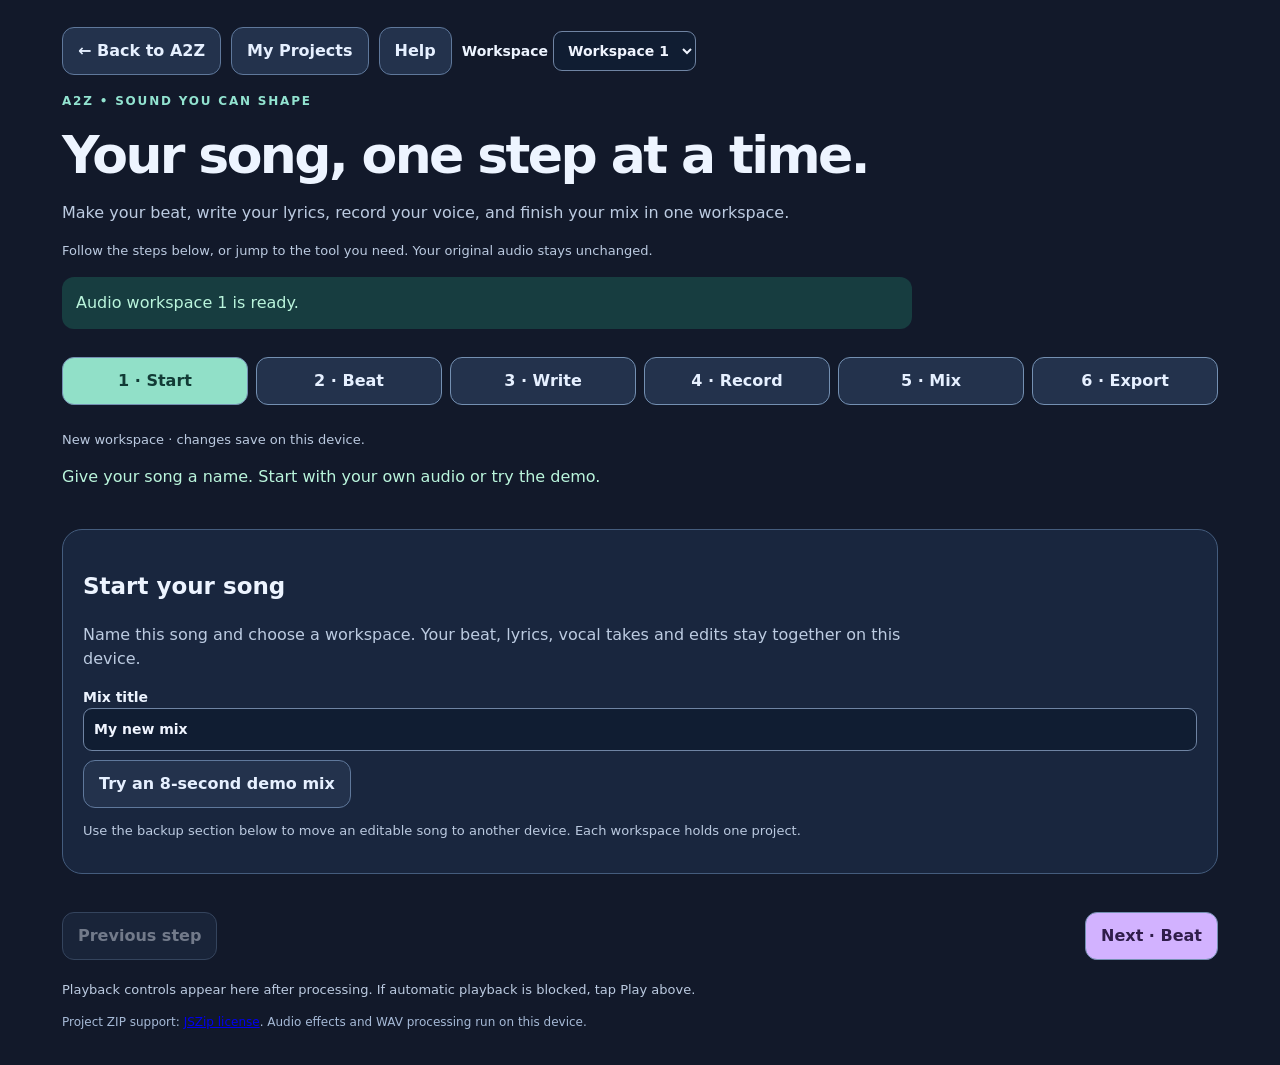
==== commit a1365456: "Guide song creation and improve vocal recording" ====
--- a/audio-editor.html
+++ b/audio-editor.html
@@ -1,8 +1,10 @@
 <!doctype html><html lang="en"><head><meta charset="utf-8"><meta name="viewport" content="width=device-width,initial-scale=1,viewport-fit=cover"><title>A2Z • Music & Audio Editor</title><meta name="theme-color" content="#12192a"><style>
 *{box-sizing:border-box}[hidden]{display:none!important}body{margin:0;background:#12192a;color:#edf4ff;font:16px/1.5 system-ui,sans-serif}main{max-width:1200px;margin:auto;padding:22px}h1{font-size:clamp(32px,5vw,52px);line-height:1.06;letter-spacing:-.05em;margin:18px 0}h2{font-size:23px}h3{font-size:18px}.eyebrow{font-size:12px;font-weight:800;letter-spacing:.15em;color:#92e3d0}p{max-width:850px;color:#bccbe1}.row{display:flex;gap:10px;align-items:center;flex-wrap:wrap}button,a.action,input,select{font:inherit}button,a.action{padding:11px 15px;border:1px solid #7490b2;border-radius:12px;background:#d2b2ff;color:#2f1d4a;font-weight:750;cursor:pointer;min-height:46px;text-decoration:none}button.secondary,a.action{background:#23324c;color:#e6f0ff;border-color:#5f789b}button:disabled{opacity:.45;cursor:default}input,select{background:#101d32;color:#f0f5ff;border:1px solid #6f84a3;border-radius:9px;padding:10px;max-width:100%}input[type=file]{width:100%}input[type=range]{padding:0;accent-color:#91e0c8}input[type=checkbox]{width:21px;height:21px}input[type=text]{width:100%}input[type=number]{width:120px}label{display:block;font-size:14px;font-weight:750;margin:9px 0}label small{display:block;font-weight:400;color:#bccbe1}label.check{display:flex;gap:9px;align-items:center}section.panel,details.panel{background:#19263e;border:1px solid #445c7d;border-radius:20px;padding:20px;margin:18px 0}.two{display:grid;grid-template-columns:1fr 1fr;gap:20px}.three{display:grid;grid-template-columns:repeat(3,1fr);gap:15px}.hint{font-size:13px;color:#bbcae0}#status{padding:14px;border-radius:12px;background:#173d40;color:#baf5dc;min-height:52px}canvas{display:block;width:100%;height:auto;border:1px solid #6b809e;border-radius:12px;background:#0d1728;touch-action:none}#timeline{height:210px}#waveform{height:160px}#clipList{display:flex;gap:8px;flex-wrap:wrap;margin:14px 0}#clipList button{max-width:270px;overflow-wrap:anywhere;text-align:left;font-size:14px}#clipList button[aria-pressed=true]{outline:3px solid #95e3cd;outline-offset:2px}#position{width:min(600px,100%)}audio{width:100%;margin:16px 0}.readout{font-variant-numeric:tabular-nums;color:#b8f3dd}summary{cursor:pointer;padding:12px;min-height:44px}button:focus-visible,a:focus-visible,input:focus-visible,select:focus-visible,summary:focus-visible{outline:3px solid #8de7ce;outline-offset:4px}fieldset{border:0;padding:0;margin:0}.limit{font-size:12px;color:#a6bad7}#selectedName{overflow-wrap:anywhere}#recording{background:#6b233e;color:#ffe6ec;padding:12px;border-radius:12px}dialog{background:#fffaf3;color:#263655;border:2px solid #a69bc7;border-radius:22px;max-width:570px;padding:25px}dialog p{color:#45546c}dialog::backdrop{background:#091123b8}.kid-theme section.panel,.kid-theme details.panel{background:#ffffffed}.kid-theme .readout{color:#245749}.kid-theme canvas{background:#0d1728}.kid-theme #status{background:#d7f3e7;color:#245447}.kid-theme .limit,.kid-theme .hint,.kid-theme label small{color:#526078}.embedded #back{display:none}@media(max-width:700px){main{padding:16px}.two,.three{grid-template-columns:1fr}section.panel,details.panel{padding:16px}#timeline{height:180px}.row button{flex-grow:1}h1{font-size:37px}input[type=number]{width:100%}}
 .audition{border:1px solid #688aa5;border-radius:14px;padding:14px;margin:16px 0;background:#142c3b}.audition h4{margin:0 0 8px}.audition audio{margin:8px 0}.wave-tools label{flex:1;min-width:140px}.wave-tools input[type=range]{width:100%;min-height:44px}.kid-theme .audition{background:#e2f4ee}.audition button[aria-pressed=true]{outline:3px solid #95e3cd;outline-offset:2px}@media(max-width:700px){#waveform{height:200px}.audition .row button{flex-basis:100%}.wave-tools{align-items:stretch}.wave-tools label{flex-basis:100%}#clipList button{min-height:60px}}
-.embedded .projects-link,.embedded #help{display:none}</style><link rel="stylesheet" href="./kids.css?v=audio-1"></head><body><script>const audioParams=new URLSearchParams(location.search),kidsMode=audioParams.get('kids')==='1';if(kidsMode)document.body.classList.add('kid-theme');if(audioParams.get('embed')==='1')document.body.classList.add('embedded');</script><main><nav class="row"><a class="action" id="back" href="./" target="_top">← Back to A2Z</a><a class="action projects-link" href="./?view=projects" target="_top">My Projects</a><button id="help" class="secondary">Help</button><label>Workspace <select id="slot" aria-label="Audio workspace"></select></label></nav><p class="eyebrow">A2Z • SOUND YOU CAN SHAPE</p><h1>Music & audio editor.</h1><p>Open audio, see the waveform, arrange clips, and process a real WAV mix. Try the demo if you don’t have a file yet.</p><p class="hint">1. Add sound. 2. Select and edit a clip. 3. Process, listen, and export. Your original files stay unchanged.</p><p id="status" role="status" aria-live="polite">Ready. Add a file or try the demo mix.</p><p id="recording" role="status" hidden></p>
-<fieldset id="editorControls"><section class="panel" id="songStudio"><p class="eyebrow">FROM FIRST BEAT TO FINISHED SONG</p><h2>Build your beat</h2><p>Choose a groove, change the steps, and arrange A and B into a song. Add your beat to the timeline, then record or import vocals and mix.</p><div class="three"><label>Tempo · BPM<input id="beatTempo" type="number" min="40" max="220" value="90"></label><label>Swing · percent<input id="beatSwing" type="number" min="0" max="60" value="0"></label><label>Edit pattern<select id="beatPattern"><option>A</option><option>B</option></select></label></div><div class="row"><button type="button" id="beatStarter" class="secondary">Load hip-hop groove</button><button type="button" id="beatClear" class="secondary">Clear this pattern</button><button type="button" id="beatListen">Preview pattern</button><button type="button" id="beatStop" class="secondary">Stop beat</button></div><div id="beatGrid" style="overflow-x:auto;margin:20px 0" aria-label="16-step beat sequencer"></div><div class="two"><label>Song order · A and B bars<input type="text" id="beatOrder" value="A A A B A A B B" maxlength="63"><small>Up to 32 bars. Each letter plays one four-beat bar.</small></label><label>Beat volume · dB<input id="beatVolume" type="number" min="-24" max="0" value="-6"></label></div><button type="button" id="beatAdd">Add arranged beat at playhead</button><p class="hint">Synthesized kick, snare, hi-hat and bass. Adding uses one of four source slots. Beats are rendered audio clips: edit your grid and add again to make another version.</p><label>Lyrics & recording notes<textarea id="songLyrics" rows="5" maxlength="12000" placeholder="Write your verses, hooks, and take notes here…" style="width:100%;font:inherit;background:#101d32;color:#edf4ff;border:1px solid #6f84a3;border-radius:12px;padding:14px"></textarea></label><div class="row"><label class="check"><input id="recordCount" type="checkbox" checked>Four-beat count-in</label><label class="check"><input id="recordBacking" type="checkbox" checked>Play processed mix while recording</label></div><p class="hint">Process your backing mix first, place the playhead, and tap Record voice below. Use headphones. Review each take before keeping it; adjust its timeline position if your device adds latency.</p><div id="takeReview" hidden><h3>Review your vocal take</h3><audio id="takeAudio" controls></audio><div class="row"><button type="button" id="keepTake">Keep take on timeline</button><button type="button" id="discardTake" class="secondary">Discard take</button></div></div></section><section class="panel"><h2>1 · Add your sound</h2><div class="two"><div><label>Open WAV or other audio<input id="audioFiles" type="file" accept="audio/*,.wav,.mp3,.m4a,.aac,.ogg,.flac" multiple></label><p class="hint">WAV, MP3, and other formats your browser can decode. Up to four source files, five minutes per source and mix, and 50 MB of originals total. Decoded audio also has a memory limit.</p></div><div><button id="demo" class="secondary">Try an 8-second demo mix</button><p class="hint">Two tracks, ready to edit. No account, credits, or microphone needed.</p><button id="record" class="secondary">Record voice · up to 60 seconds</button><p class="hint">Microphone permission is requested only when you tap Record. Use headphones if a backing track is playing. Recording is added at the playhead position.</p></div></div><details><summary>Open audio from my A2Z voice library</summary><p class="hint">Reads voice samples and audio attachments already saved in this browser. Editing creates a separate copy.</p><div class="row"><button id="refreshLibrary" class="secondary">Find saved audio</button><label>Saved audio <select id="library"><option value="">Choose saved audio</option></select></label><button id="openLibrary" class="secondary">Add selected audio</button></div></details></section>
+.embedded .projects-link,.embedded #help{display:none}
+.flow-nav{display:flex;gap:8px;overflow:auto;padding:12px 0}.flow-nav button{white-space:nowrap;flex:1;background:#23324c;color:#e6f0ff}.flow-nav button[aria-current=step]{background:#91e0c8;color:#123b36}.flow-footer{display:flex;justify-content:space-between;gap:12px;margin:20px 0}.record-room{background:linear-gradient(145deg,#243457,#332643)!important}.lyrics-display{white-space:pre-wrap;font-size:clamp(20px,3vw,28px);line-height:1.8;max-height:45vh;overflow:auto;padding:18px;background:#101d32;border-radius:14px;overflow-wrap:anywhere}.record-session{position:fixed;inset:0;background:#12192afc;z-index:1000;padding:25px;overflow:auto}.record-session h2{color:#ffbdcb}.record-session .lyrics-display{max-height:65vh}.record-session #stopRecord{position:sticky;bottom:10px;background:#ff9bb2}.flow-caption{min-height:30px;color:#baf5dc}button:disabled{cursor:wait}
+</style><link rel="stylesheet" href="./kids.css?v=audio-1"></head><body><script>const audioParams=new URLSearchParams(location.search),kidsMode=audioParams.get('kids')==='1';if(kidsMode)document.body.classList.add('kid-theme');if(audioParams.get('embed')==='1')document.body.classList.add('embedded');</script><main><nav class="row"><a class="action" id="back" href="./" target="_top">← Back to A2Z</a><a class="action projects-link" href="./?view=projects" target="_top">My Projects</a><button id="help" class="secondary">Help</button><label>Workspace <select id="slot" aria-label="Audio workspace"></select></label></nav><p class="eyebrow">A2Z • SOUND YOU CAN SHAPE</p><h1>Your song, one step at a time.</h1><p>Make your beat, write your lyrics, record your voice, and finish your mix in one workspace.</p><p class="hint">Follow the steps below, or jump to the tool you need. Your original audio stays unchanged.</p><p id="status" role="status" aria-live="polite">Ready. Add a file or try the demo mix.</p><p id="recording" role="status" hidden></p>
+<nav class="flow-nav" aria-label="Song creation steps"></nav><p id="draftState" class="hint" role="status">Opening saved workspace…</p><p id="flowCaption" class="flow-caption" role="status"></p><fieldset id="editorControls"><section class="panel" id="songStudio"><p class="eyebrow">FROM FIRST BEAT TO FINISHED SONG</p><h2>Build your beat</h2><p>Choose a groove, change the steps, and arrange A and B into a song. Add your beat to the timeline, then record or import vocals and mix.</p><div class="three"><label>Tempo · BPM<input id="beatTempo" type="number" min="40" max="220" value="90"></label><label>Swing · percent<input id="beatSwing" type="number" min="0" max="60" value="0"></label><label>Edit pattern<select id="beatPattern"><option>A</option><option>B</option></select></label></div><div class="row"><button type="button" id="beatStarter" class="secondary">Load hip-hop groove</button><button type="button" id="beatClear" class="secondary">Clear this pattern</button><button type="button" id="beatListen">Preview pattern</button><button type="button" id="beatStop" class="secondary">Stop beat</button></div><div id="beatGrid" style="overflow-x:auto;margin:20px 0" aria-label="16-step beat sequencer"></div><div class="two"><label>Song order · A and B bars<input type="text" id="beatOrder" value="A A A B A A B B" maxlength="63"><small>Up to 32 bars. Each letter plays one four-beat bar.</small></label><label>Beat volume · dB<input id="beatVolume" type="number" min="-24" max="0" value="-6"></label></div><button type="button" id="beatAdd">Add arranged beat at playhead</button><p class="hint">Synthesized kick, snare, hi-hat and bass. Adding uses one of twelve source slots. Beats are rendered audio clips: edit your grid and add again to make another version.</p><label>Lyrics & recording notes<textarea id="songLyrics" rows="5" maxlength="12000" placeholder="Write your verses, hooks, and take notes here…" style="width:100%;font:inherit;background:#101d32;color:#edf4ff;border:1px solid #6f84a3;border-radius:12px;padding:14px"></textarea></label><div class="row"><label class="check"><input id="recordCount" type="checkbox" checked>Four-beat count-in</label><label class="check"><input id="recordBacking" type="checkbox" checked>Play backing mix while recording</label></div><p class="hint">Process your backing mix first, place the playhead, and tap Record voice below. Use headphones. Review each take before keeping it; adjust its timeline position if your device adds latency.</p><div id="takeReview" hidden><h3>Review your vocal take</h3><audio id="takeAudio" controls></audio><div class="row"><button type="button" id="keepTake">Keep take on timeline</button><button type="button" id="discardTake" class="secondary">Discard take</button></div></div></section><section class="panel"><h2>1 · Add your sound</h2><div class="two"><div><label>Open WAV or other audio<input id="audioFiles" type="file" accept="audio/*,.wav,.mp3,.m4a,.aac,.ogg,.flac" multiple></label><p class="hint">WAV, MP3, and other formats your browser can decode. Up to twelve source files, five minutes per source and mix, and 50 MB of originals total. Decoded audio also has a memory limit.</p></div><div><button id="demo" class="secondary">Try an 8-second demo mix</button><p class="hint">Two tracks, ready to edit. No account, credits, or microphone needed.</p><button id="record" class="secondary">Record voice · up to 60 seconds</button><p class="hint">Microphone permission is requested only when you tap Record. Use headphones if a backing track is playing. Recording is added at the playhead position.</p></div></div><details><summary>Open audio from my A2Z voice library</summary><p class="hint">Reads voice samples and audio attachments already saved in this browser. Editing creates a separate copy.</p><div class="row"><button id="refreshLibrary" class="secondary">Find saved audio</button><label>Saved audio <select id="library"><option value="">Choose saved audio</option></select></label><button id="openLibrary" class="secondary">Add selected audio</button></div></details></section>
 <section class="panel"><h2>2 · Arrange and edit</h2><label>Mix title<input id="title" type="text" maxlength="120" value="My new mix"></label><p class="hint">Timeline: click a clip to select it. Click or drag across the timeline to move the playhead. Tracks can overlap and mix together.</p><canvas id="timeline" width="1100" height="210" role="img" aria-label="Four-track audio timeline. The clip buttons and time fields below provide keyboard access."></canvas><div class="row"><label>Playhead <input id="position" type="range" min="0" max="30" step=".01" value="0"></label><span id="positionText" class="readout">0.00 seconds</span><label>Go to second<input id="goTime" type="number" min="0" max="300" step=".01" value="0"></label></div><div id="clipList" aria-label="Select an audio clip"></div><div class="row"><button id="undo" class="secondary" disabled>Undo</button><button id="redo" class="secondary" disabled>Redo</button><button id="split" class="secondary" disabled>Split selected clip at playhead</button><button id="duplicate" class="secondary" disabled>Duplicate selected clip</button><button id="deleteClip" class="secondary" disabled>Delete selected clip · leave gap</button><button id="ripple" class="secondary" disabled>Delete & close gap on this track</button></div><section id="clipEditor" hidden><h3 id="selectedName"></h3><p class="hint">Source waveform: drag across it to keep that section. Or enter exact trim times below. Undo brings back earlier edits.</p><div class="row wave-tools"><label>Waveform zoom<select id="waveZoom"><option value="1">1× · full source</option><option value="2">2×</option><option value="4">4×</option><option value="8">8×</option><option value="16">16× · close detail</option></select></label><button id="focusTrim" class="secondary">Zoom to kept section</button><button id="fullWave" class="secondary">Show full source</button><label>Move waveform view<input id="waveScroll" type="range" min="0" max="1" step=".001" value="0"></label></div><p id="waveView" class="readout" aria-live="polite"></p><canvas id="waveform" width="1100" height="160" role="img" aria-label="Selected source waveform. Trim start and end fields below provide keyboard access."></canvas><div class="audition"><h4>Hear just this section</h4><p class="hint">Trim the waveform, then compare the kept section. Before bypasses volume, pan, fades, and effects. Both versions keep your speed and reverse settings. After includes clip effects; the full mix adds master settings.</p><div class="row"><button id="hearBefore" class="secondary" aria-pressed="false">Hear before · no effects</button><button id="hearAfter" aria-pressed="false">Hear after · clip edits</button><button id="stopAudition" class="secondary">Stop section playback</button><label class="check"><input id="loopSection" type="checkbox">Loop this section</label></div><p id="auditionInfo" class="readout" aria-live="polite">Choose Before or After to hear the selected clip on its own.</p><audio id="audition" controls preload="metadata" hidden></audio></div><div class="three"><label>Keep from · source seconds<input id="trimIn" type="number" min="0" step=".01"></label><label>Keep until · source seconds<input id="trimOut" type="number" min=".02" step=".01"></label><label>Place at · mix seconds<input id="clipAt" type="number" min="0" max="299.98" step=".01"></label><label>Track<select id="track"><option value="0">Track 1</option><option value="1">Track 2</option><option value="2">Track 3</option><option value="3">Track 4</option></select></label><label>Clip volume · dB<input id="clipGain" type="number" min="-48" max="12" step=".5"></label><label>Pan · left −1 / center 0 / right +1<input id="clipPan" type="number" min="-1" max="1" step=".1"></label><label>Speed & pitch together<select id="rate"><option value="0.5">0.5× · slower and lower</option><option value="0.75">0.75× · slower and lower</option><option value="1">1× · original</option><option value="1.25">1.25× · faster and higher</option><option value="1.5">1.5× · faster and higher</option><option value="2">2× · faster and higher</option></select></label><label>Fade in · seconds<input id="fadeIn" type="number" min="0" max="30" step=".01"></label><label>Fade out · seconds<input id="fadeOut" type="number" min="0" max="30" step=".01"></label></div><div class="row"><label class="check"><input id="mute" type="checkbox">Mute this clip</label><label class="check"><input id="reverse" type="checkbox">Reverse this clip</label><button id="resetTrim" class="secondary">Reset source trim</button></div><details open><summary>Voice delivery & sound processing</summary><p class="hint">These process the recording you already have. They do not rewrite lyrics, regenerate a sung performance, or change speed independently of pitch.</p><div class="three"><label>Sound preset<select id="preset"><option value="natural">Natural / dry</option><option value="clear">Clear voice · presence & compression</option><option value="warm">Warm voice · gentle room</option><option value="telephone">Telephone / narrow-band voice</option></select></label><label>Bass · dB<input id="bass" type="number" min="-12" max="12" step=".5"></label><label>Treble · dB<input id="treble" type="number" min="-12" max="12" step=".5"></label><label>Room reverb · percent<input id="wet" type="number" min="0" max="35" step="1"></label><label class="check"><input id="compress" type="checkbox">Compress vocal dynamics</label></div></details></section></section>
 <section class="panel"><h2>3 · Process, listen & keep it</h2><div class="row"><label>Master volume · dB<input id="master" type="number" min="-24" max="12" step=".5" value="0"></label><label class="check"><input id="normalize" type="checkbox">Normalize final peak to −1 dB</label><label class="check"><input id="prevent" type="checkbox" checked>Reduce whole mix if needed to prevent clipping</label></div><p class="hint">Normalization runs after master volume. Reverb may add a short tail. Output is a stereo 44.1 kHz, 16-bit PCM WAV. Listen before sharing.</p><div class="row"><button id="process">Process & preview mix</button><button id="export">Export edited WAV</button><button id="exportClip" class="secondary">Export selected clip WAV</button><button id="saveVoice" class="secondary">Save edited mix to A2Z voice library</button></div><p id="mixInfo" class="readout">No processed mix yet.</p></section>
-<details class="panel"><summary>Save, restore, or start over</summary><p>Each workspace automatically saves its editable audio project in this browser. A downloaded project ZIP includes the original audio and clip settings. This is separate from the finished WAV and is not cloud synchronization.</p><div class="row"><button id="backup" class="secondary">Download editable audio project</button><label>Open audio project ZIP<input id="restore" type="file" accept=".zip,application/zip"></label><button id="reloadDraft" class="secondary">Reload saved workspace</button><button id="newProject" class="secondary">Start an empty project</button></div><p class="limit">Local drafts are stored in IndexedDB. Clearing browser data can erase them. ZIP backups can include up to 50 MB of original media. Your files are not sent to an AI provider by this editor.</p></details></fieldset><button id="stopRecord" hidden>Stop recording</button><audio id="preview" controls preload="metadata" hidden></audio><p class="hint">Playback controls appear here after processing. If automatic playback is blocked, tap Play above.</p><footer><p class="limit">Project ZIP support: <a href="./AUDIO-LICENSES.txt">JSZip license</a>. Audio effects and WAV processing run on this device.</p></footer></main><dialog id="helpDialog" aria-labelledby="helpTitle"><h2 id="helpTitle">Make your sound your own</h2><ol><li>Open a sound file, find saved A2Z audio, record your voice, or try the demo.</li><li>Choose a clip. Drag on its waveform to trim it, or enter times. Use the track and position controls to layer sounds.</li><li>Zoom in on the waveform or zoom to your kept section. Move the view to inspect another part.</li><li>Try a sound preset, volume, fades, or pan. Use Hear before and Hear after to compare the selected clip. Turn on Loop to repeat it.</li><li>Tap Process & preview. Listen, then export WAV.</li></ol><p>Split divides the selected clip at the playhead. Delete leaves a gap; Delete & close gap moves later clips on that track. Undo reverses editing steps.</p><p>For another device, download the editable audio project ZIP and restore it there. The seven workspaces are local slots, not private accounts.</p><button id="closeHelp">Got it</button></dialog><script src="./audio-engine.js?v=audio-1"></script><script src="./a2z-audiozip.js"></script><script src="./audio-editor.js?v=song-1"></script><script src="./beat-engine.js?v=song-1"></script><script src="./song-studio.js?v=song-1"></script></body></html>
+<details class="panel"><summary>Save, restore, or start over</summary><p>Each workspace automatically saves its editable audio project in this browser. A downloaded project ZIP includes the original audio and clip settings. This is separate from the finished WAV and is not cloud synchronization.</p><div class="row"><button id="backup" class="secondary">Download editable audio project</button><label>Open audio project ZIP<input id="restore" type="file" accept=".zip,application/zip"></label><button id="reloadDraft" class="secondary">Reload saved workspace</button><button id="newProject" class="secondary">Start an empty project</button></div><p class="limit">Local drafts are stored in IndexedDB. Clearing browser data can erase them. ZIP backups can include up to 50 MB of original media. Your files are not sent to an AI provider by this editor.</p></details></fieldset><div class="flow-footer"><button id="flowBack" class="secondary">Previous step</button><button id="flowNext">Next step</button></div><section id="recordSession" class="record-session" hidden aria-label="Recording session"><h2 id="sessionState" role="status">Ready to record</h2><p>Use headphones. Scroll your lyrics as you perform.</p><div id="sessionLyrics" class="lyrics-display"></div><button id="stopRecord">Stop recording</button></section><audio id="preview" controls preload="metadata" hidden></audio><p class="hint">Playback controls appear here after processing. If automatic playback is blocked, tap Play above.</p><footer><p class="limit">Project ZIP support: <a href="./AUDIO-LICENSES.txt">JSZip license</a>. Audio effects and WAV processing run on this device.</p></footer></main><dialog id="helpDialog" aria-labelledby="helpTitle"><h2 id="helpTitle">Make your sound your own</h2><ol><li>Open a sound file, find saved A2Z audio, record your voice, or try the demo.</li><li>Choose a clip. Drag on its waveform to trim it, or enter times. Use the track and position controls to layer sounds.</li><li>Zoom in on the waveform or zoom to your kept section. Move the view to inspect another part.</li><li>Try a sound preset, volume, fades, or pan. Use Hear before and Hear after to compare the selected clip. Turn on Loop to repeat it.</li><li>Tap Process & preview. Listen, then export WAV.</li></ol><p>Split divides the selected clip at the playhead. Delete leaves a gap; Delete & close gap moves later clips on that track. Undo reverses editing steps.</p><p>For another device, download the editable audio project ZIP and restore it there. The seven workspaces are local slots, not private accounts.</p><button id="closeHelp">Got it</button></dialog><script src="./audio-engine.js?v=flow-1"></script><script src="./a2z-audiozip.js"></script><script src="./vocal-tools.js?v=flow-1"></script><script src="./audio-editor.js?v=flow-1"></script><script src="./beat-engine.js?v=song-1"></script><script src="./song-studio.js?v=song-1"></script><script src="./song-workflow.js?v=flow-1"></script></body></html>
